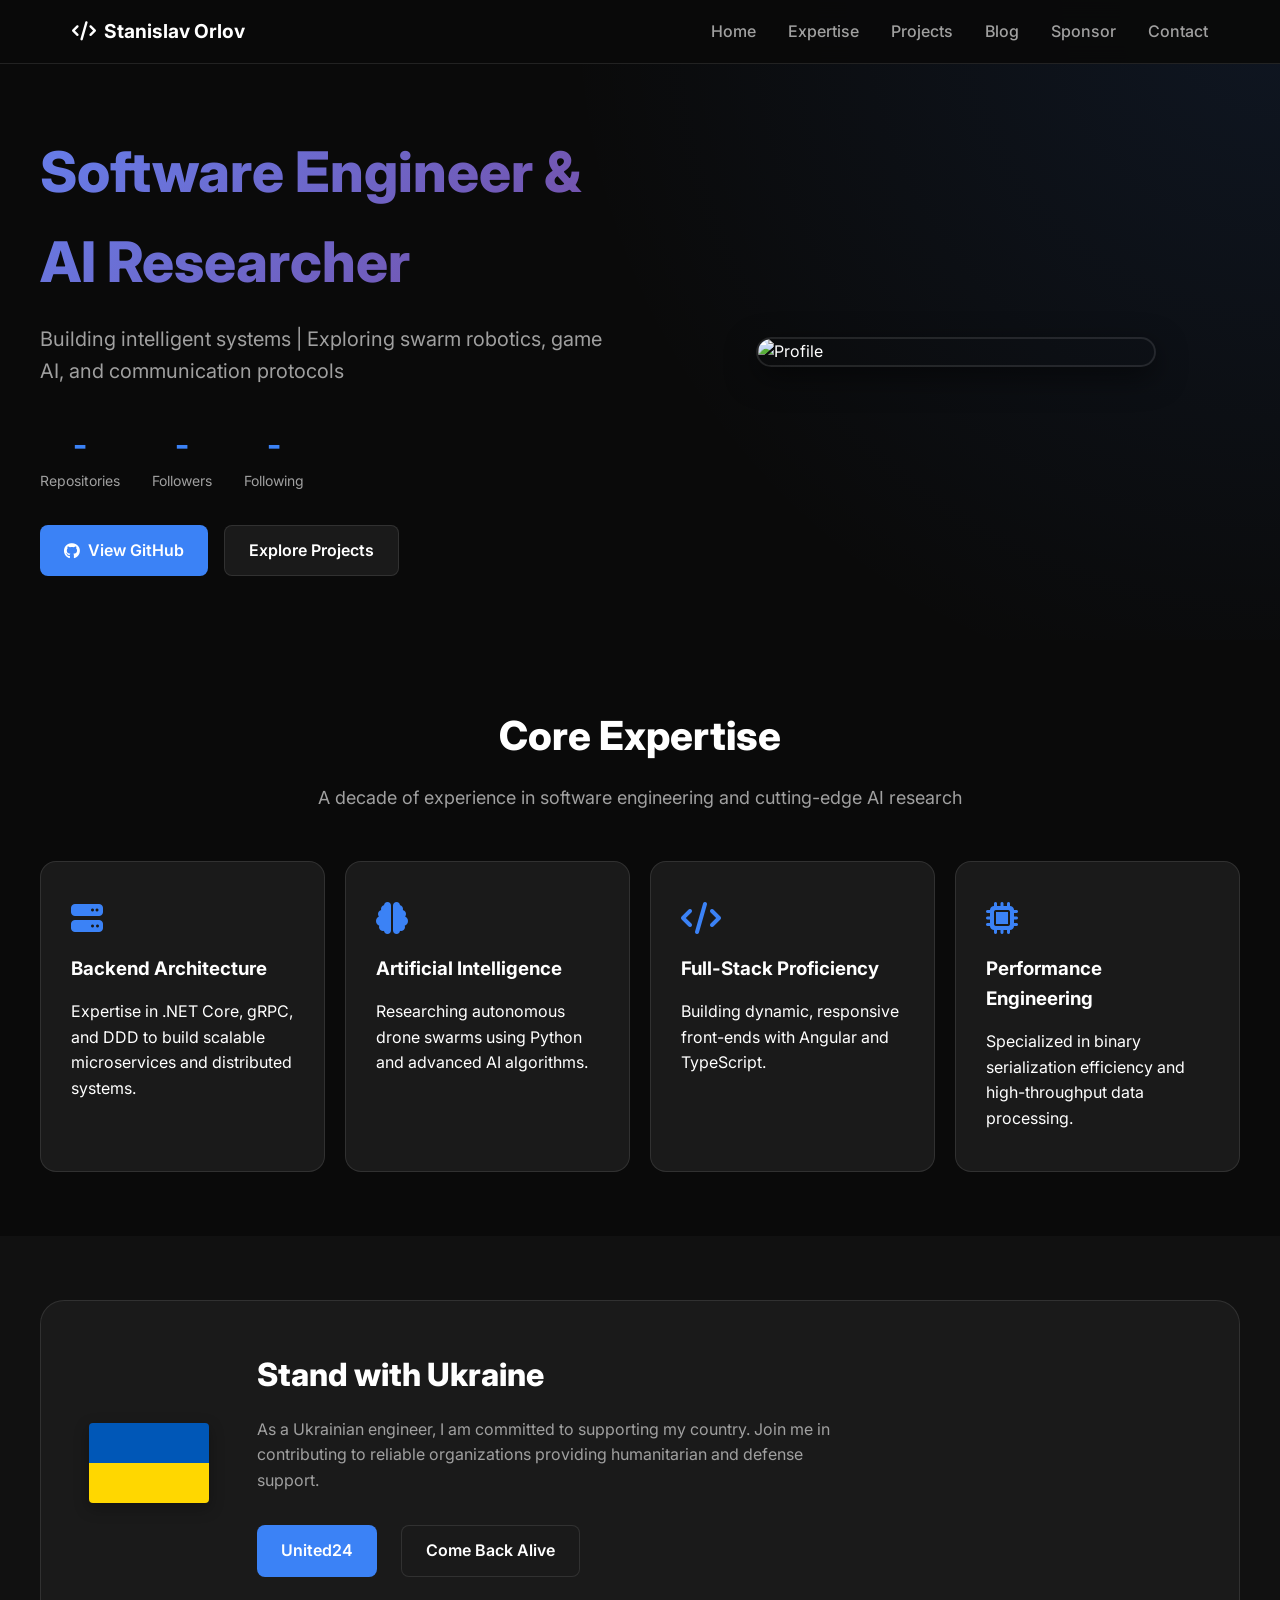
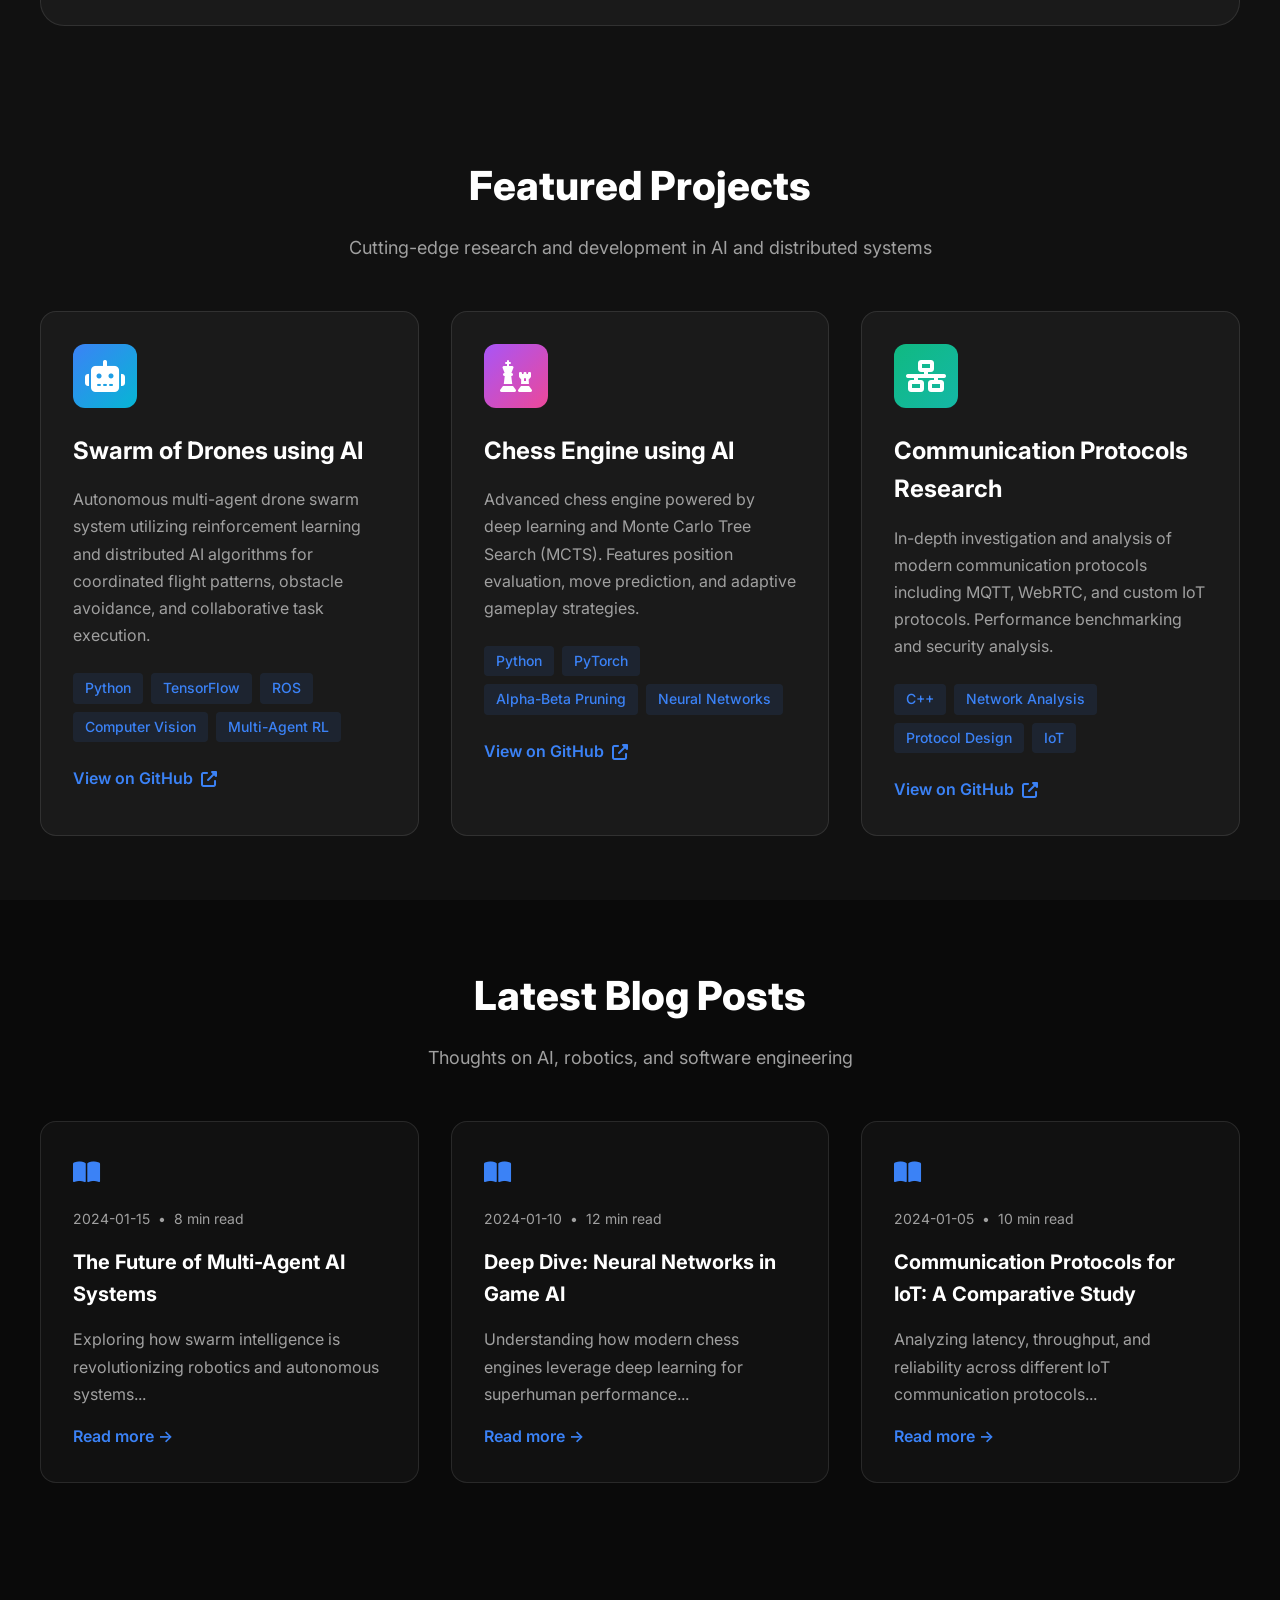
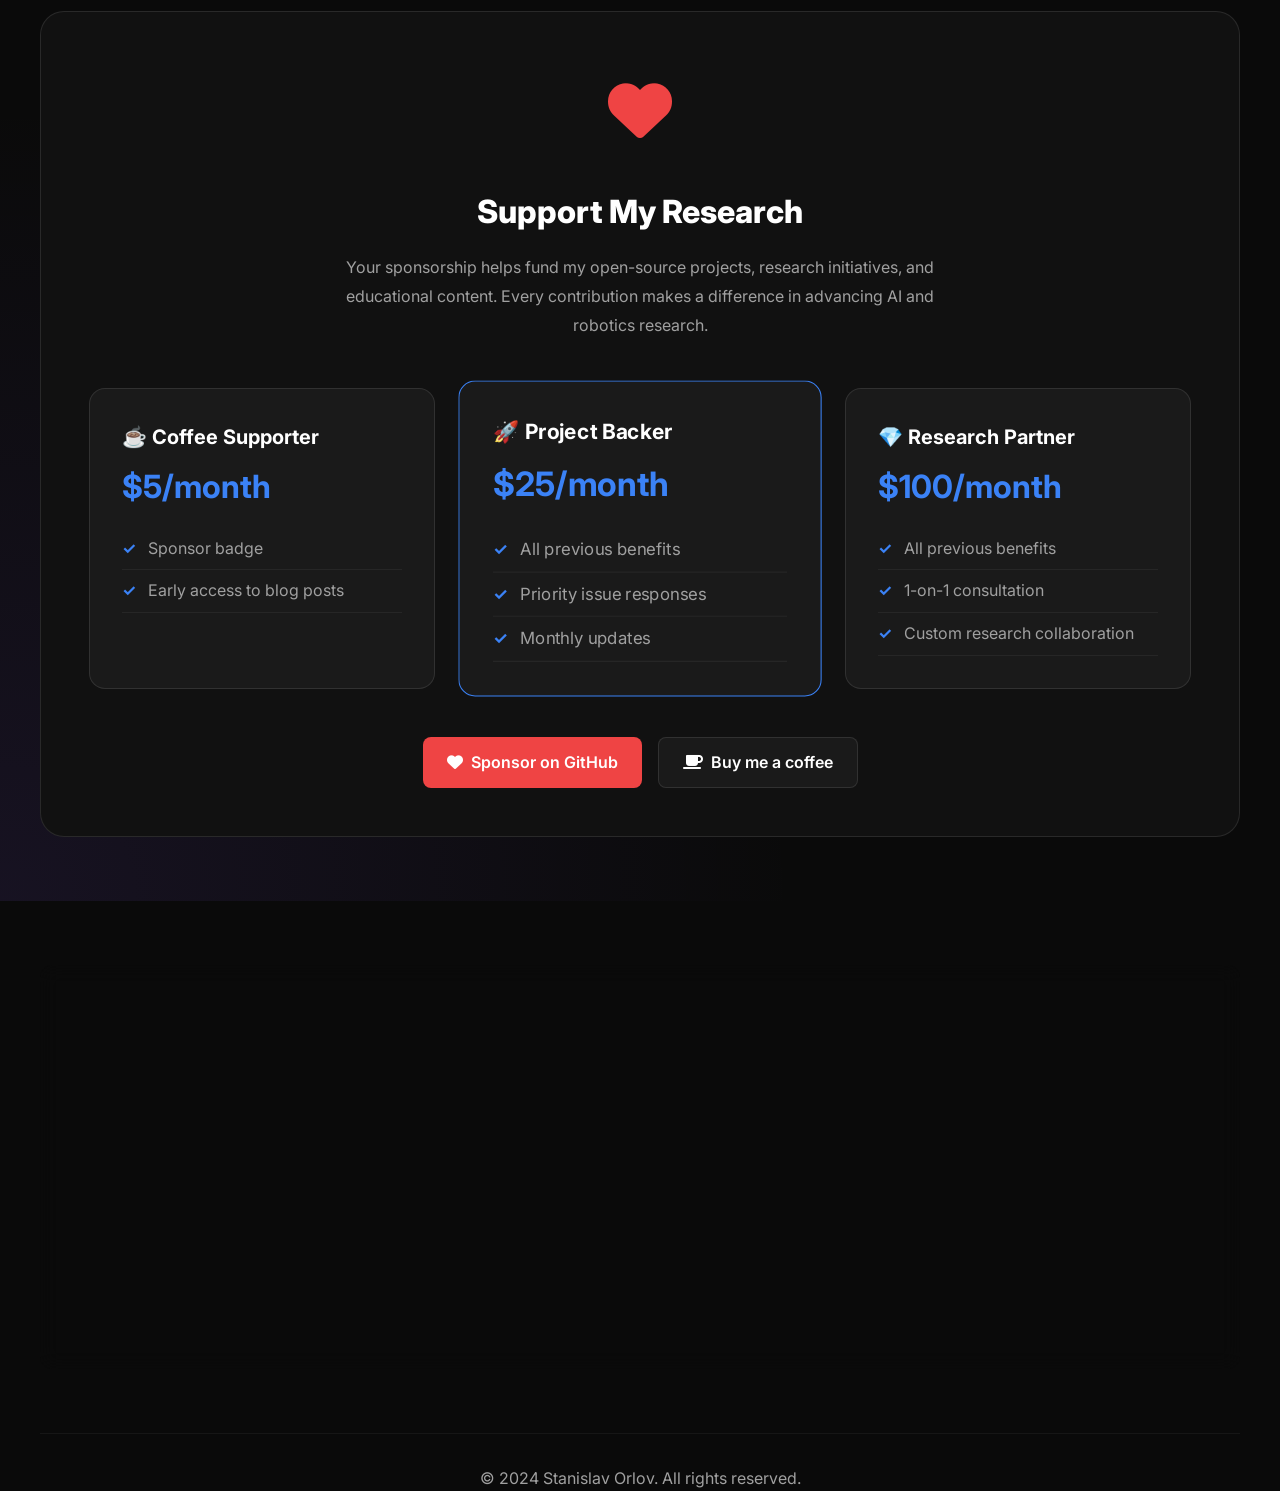
==== full-portfolio.html @ c4b2454a "final page" ====
<!DOCTYPE html>
<html lang="en">

<head>
    <meta charset="UTF-8">
    <meta name="viewport" content="width=device-width, initial-scale=1.0">
    <title>Stanislav Orlov - Software Engineer & AI Researcher</title>
    <meta name="description"
        content="Portfolio of Stanislav Orlov - Software Engineer specializing in AI, robotics, and distributed systems">

    <!-- Google Fonts -->
    <link rel="preconnect" href="https://fonts.googleapis.com">
    <link rel="preconnect" href="https://fonts.gstatic.com" crossorigin>
    <link href="https://fonts.googleapis.com/css2?family=Inter:wght@400;500;600;700;800&display=swap" rel="stylesheet">

    <!-- Font Awesome for Icons -->
    <link rel="stylesheet" href="https://cdnjs.cloudflare.com/ajax/libs/font-awesome/6.4.0/css/all.min.css">

    <style>
        * {
            margin: 0;
            padding: 0;
            box-sizing: border-box;
        }

        :root {
            --bg-primary: #0a0a0a;
            --bg-secondary: #111111;
            --bg-tertiary: #1a1a1a;
            --text-primary: #ffffff;
            --text-secondary: #a0a0a0;
            --accent: #3b82f6;
            --accent-hover: #2563eb;
            --shadow: 0 4px 6px rgba(0, 0, 0, 0.3);
            --shadow-lg: 0 10px 30px rgba(0, 0, 0, 0.5);
        }

        body {
            font-family: 'Inter', -apple-system, BlinkMacSystemFont, 'Segoe UI', sans-serif;
            background: var(--bg-primary);
            color: var(--text-primary);
            line-height: 1.6;
        }

        html {
            scroll-behavior: smooth;
        }

        /* Navigation */
        .navbar {
            position: fixed;
            top: 0;
            width: 100%;
            background: rgba(10, 10, 10, 0.95);
            backdrop-filter: blur(10px);
            z-index: 1000;
            border-bottom: 1px solid rgba(255, 255, 255, 0.1);
        }

        .nav-content {
            max-width: 1200px;
            margin: 0 auto;
            padding: 1rem 2rem;
            display: flex;
            justify-content: space-between;
            align-items: center;
        }

        .nav-logo {
            display: flex;
            align-items: center;
            gap: 0.5rem;
            font-weight: 700;
            font-size: 1.2rem;
        }

        .nav-links {
            display: flex;
            gap: 2rem;
        }

        .nav-links a {
            color: var(--text-secondary);
            text-decoration: none;
            transition: color 0.3s;
            font-weight: 500;
        }

        .nav-links a:hover {
            color: var(--text-primary);
        }

        .mobile-menu-btn {
            display: none;
            background: none;
            border: none;
            color: var(--text-primary);
            cursor: pointer;
            font-size: 1.5rem;
        }

        /* Hero Section */
        .hero {
            padding: 8rem 2rem 4rem;
            background: radial-gradient(circle at top right, rgba(59, 130, 246, 0.1), transparent 50%);
        }

        .hero-content {
            max-width: 1200px;
            margin: 0 auto;
            display: grid;
            grid-template-columns: 1fr 1fr;
            gap: 4rem;
            align-items: center;
        }

        .hero-title {
            font-size: 3.5rem;
            font-weight: 800;
            margin-bottom: 1rem;
            background: linear-gradient(135deg, #667eea 0%, #764ba2 100%);
            -webkit-background-clip: text;
            -webkit-text-fill-color: transparent;
            background-clip: text;
        }

        .hero-subtitle {
            font-size: 1.25rem;
            color: var(--text-secondary);
            margin-bottom: 2rem;
        }

        .hero-stats {
            display: flex;
            gap: 2rem;
            margin-bottom: 2rem;
        }

        .stat {
            text-align: center;
        }

        .stat-value {
            font-size: 2rem;
            font-weight: 700;
            color: var(--accent);
        }

        .stat-label {
            font-size: 0.875rem;
            color: var(--text-secondary);
        }

        .hero-actions {
            display: flex;
            gap: 1rem;
            flex-wrap: wrap;
        }

        .btn {
            padding: 0.75rem 1.5rem;
            border-radius: 0.5rem;
            font-weight: 600;
            text-decoration: none;
            display: inline-flex;
            align-items: center;
            gap: 0.5rem;
            transition: all 0.3s;
            border: none;
            cursor: pointer;
        }

        .btn-primary {
            background: var(--accent);
            color: white;
        }

        .btn-primary:hover {
            background: var(--accent-hover);
            transform: translateY(-2px);
        }

        .btn-secondary {
            background: var(--bg-tertiary);
            color: var(--text-primary);
            border: 1px solid rgba(255, 255, 255, 0.1);
        }

        .btn-secondary:hover {
            border-color: var(--accent);
        }

        .hero-image {
            display: flex;
            justify-content: center;
        }

        .profile-img {
            width: 100%;
            max-width: 400px;
            border-radius: 1rem;
            box-shadow: var(--shadow-lg);
            border: 2px solid rgba(255, 255, 255, 0.1);
        }

        /* Sections */
        .section {
            padding: 4rem 2rem;
        }

        .container {
            max-width: 1200px;
            margin: 0 auto;
        }

        .section-title {
            font-size: 2.5rem;
            font-weight: 800;
            text-align: center;
            margin-bottom: 1rem;
        }

        .section-subtitle {
            text-align: center;
            color: var(--text-secondary);
            margin-bottom: 3rem;
            font-size: 1.125rem;
        }

        /* Projects */
        .projects-section {
            background: var(--bg-secondary);
        }

        .projects-grid {
            display: grid;
            grid-template-columns: repeat(auto-fit, minmax(320px, 1fr));
            gap: 2rem;
        }

        .project-card {
            background: var(--bg-tertiary);
            padding: 2rem;
            border-radius: 1rem;
            border: 1px solid rgba(255, 255, 255, 0.1);
            transition: all 0.3s;
        }

        .project-card:hover {
            transform: translateY(-4px);
            box-shadow: var(--shadow-lg);
            border-color: var(--accent);
        }

        .project-icon {
            width: 4rem;
            height: 4rem;
            border-radius: 0.75rem;
            display: flex;
            align-items: center;
            justify-content: center;
            margin-bottom: 1.5rem;
            color: white;
            font-size: 2rem;
        }

        .gradient-blue {
            background: linear-gradient(135deg, #3b82f6 0%, #06b6d4 100%);
        }

        .gradient-purple {
            background: linear-gradient(135deg, #a855f7 0%, #ec4899 100%);
        }

        .gradient-green {
            background: linear-gradient(135deg, #10b981 0%, #14b8a6 100%);
        }

        .project-title {
            font-size: 1.5rem;
            font-weight: 700;
            margin-bottom: 1rem;
        }

        .project-description {
            color: var(--text-secondary);
            margin-bottom: 1.5rem;
            line-height: 1.7;
        }

        .project-tech {
            display: flex;
            flex-wrap: wrap;
            gap: 0.5rem;
            margin-bottom: 1.5rem;
        }

        .tech-badge {
            background: rgba(59, 130, 246, 0.1);
            color: var(--accent);
            padding: 0.25rem 0.75rem;
            border-radius: 0.25rem;
            font-size: 0.875rem;
            font-weight: 500;
        }

        .project-link {
            color: var(--accent);
            text-decoration: none;
            display: inline-flex;
            align-items: center;
            gap: 0.5rem;
            font-weight: 600;
            transition: gap 0.3s;
        }

        .project-link:hover {
            gap: 0.75rem;
        }

        /* Blog */
        .blog-grid {
            display: grid;
            grid-template-columns: repeat(auto-fit, minmax(320px, 1fr));
            gap: 2rem;
        }

        .blog-card {
            background: var(--bg-secondary);
            padding: 2rem;
            border-radius: 1rem;
            border: 1px solid rgba(255, 255, 255, 0.1);
            transition: all 0.3s;
        }

        .blog-card:hover {
            transform: translateY(-4px);
            border-color: var(--accent);
        }

        .blog-icon {
            color: var(--accent);
            margin-bottom: 1rem;
            font-size: 1.5rem;
        }

        .blog-meta {
            display: flex;
            gap: 0.5rem;
            color: var(--text-secondary);
            font-size: 0.875rem;
            margin-bottom: 1rem;
        }

        .blog-title {
            font-size: 1.25rem;
            font-weight: 700;
            margin-bottom: 1rem;
        }

        .blog-excerpt {
            color: var(--text-secondary);
            margin-bottom: 1rem;
            line-height: 1.7;
        }

        .blog-link {
            color: var(--accent);
            text-decoration: none;
            font-weight: 600;
            transition: transform 0.3s;
            display: inline-block;
        }

        .blog-link:hover {
            transform: translateX(4px);
        }

        /* Sponsorship */
        .sponsor-section {
            background: radial-gradient(circle at bottom left, rgba(139, 92, 246, 0.1), transparent 50%);
        }

        .sponsor-card {
            background: var(--bg-secondary);
            padding: 3rem;
            border-radius: 1.5rem;
            border: 1px solid rgba(255, 255, 255, 0.1);
            text-align: center;
        }

        .sponsor-icon {
            font-size: 4rem;
            color: #ef4444;
            margin-bottom: 1.5rem;
        }

        .sponsor-title {
            font-size: 2rem;
            font-weight: 800;
            margin-bottom: 1rem;
        }

        .sponsor-description {
            color: var(--text-secondary);
            max-width: 600px;
            margin: 0 auto 3rem;
            line-height: 1.8;
        }

        .sponsor-tiers {
            display: grid;
            grid-template-columns: repeat(auto-fit, minmax(250px, 1fr));
            gap: 2rem;
            margin-bottom: 3rem;
        }

        .tier {
            background: var(--bg-tertiary);
            padding: 2rem;
            border-radius: 1rem;
            border: 1px solid rgba(255, 255, 255, 0.1);
            text-align: left;
        }

        .tier.featured {
            border-color: var(--accent);
            transform: scale(1.05);
        }

        .tier h3 {
            font-size: 1.25rem;
            margin-bottom: 0.5rem;
        }

        .tier-price {
            font-size: 2rem;
            font-weight: 700;
            color: var(--accent);
            margin-bottom: 1rem;
        }

        .tier ul {
            list-style: none;
            color: var(--text-secondary);
        }

        .tier ul li {
            padding: 0.5rem 0;
            border-bottom: 1px solid rgba(255, 255, 255, 0.05);
        }

        .tier ul li:before {
            content: "✓ ";
            color: var(--accent);
            font-weight: bold;
            margin-right: 0.5rem;
        }

        .sponsor-buttons {
            display: flex;
            justify-content: center;
            gap: 1rem;
            flex-wrap: wrap;
        }

        .btn-sponsor {
            background: #ef4444;
            color: white;
        }

        .btn-sponsor:hover {
            background: #dc2626;
        }

        /* Footer */
        .footer {
            background: var(--bg-secondary);
            padding: 3rem 2rem 2rem;
            border-top: 1px solid rgba(255, 255, 255, 0.1);
        }

        .footer-content {
            max-width: 1200px;
            margin: 0 auto;
            display: flex;
            justify-content: space-between;
            align-items: center;
            margin-bottom: 2rem;
        }

        .footer-info h3 {
            margin-bottom: 0.5rem;
        }

        .footer-info p {
            color: var(--text-secondary);
        }

        .footer-links {
            display: flex;
            gap: 1.5rem;
        }

        .footer-links a {
            color: var(--text-secondary);
            transition: color 0.3s;
            font-size: 1.5rem;
        }

        .footer-links a:hover {
            color: var(--text-primary);
        }

        .footer-bottom {
            text-align: center;
            padding-top: 2rem;
            border-top: 1px solid rgba(255, 255, 255, 0.05);
            color: var(--text-secondary);
        }

        /* Responsive */
        @media (max-width: 768px) {
            .mobile-menu-btn {
                display: block;
            }

            .nav-links {
                display: none;
                position: absolute;
                top: 100%;
                left: 0;
                right: 0;
                background: var(--bg-secondary);
                padding: 1rem;
                flex-direction: column;
                border-bottom: 1px solid rgba(255, 255, 255, 0.1);
            }

            .nav-links.active {
                display: flex;
            }

            .hero-content {
                grid-template-columns: 1fr;
                text-align: center;
            }

            .hero-title {
                font-size: 2.5rem;
            }

            .hero-stats {
                justify-content: center;
            }

            .hero-actions {
                justify-content: center;
            }

            .footer-content {
                flex-direction: column;
                gap: 2rem;
                text-align: center;
            }

            .sponsor-tiers {
                grid-template-columns: 1fr;
            }

            .tier.featured {
                transform: scale(1);
            }
        }

        /* Expertise Section */
        .expertise-section {
            background: var(--bg-primary);
        }

        .expertise-grid {
            display: grid;
            grid-template-columns: repeat(auto-fit, minmax(250px, 1fr));
            gap: 20px;
        }

        .expertise-card {
            background: var(--bg-tertiary);
            padding: 40px 30px;
            border-radius: 1rem;
            transition: all 0.3s;
            border: 1px solid rgba(255, 255, 255, 0.1);
        }

        .expertise-card:hover {
            transform: translateY(-10px);
            box-shadow: var(--shadow-lg);
            border-color: var(--accent);
        }

        .expertise-card i {
            font-size: 2rem;
            color: var(--accent);
            margin-bottom: 20px;
        }

        .expertise-card h3 {
            margin-bottom: 15px;
            color: var(--text-primary);
        }

        /* Ukraine Section */
        .ukraine-section {
            background: var(--bg-secondary);
        }

        .ukraine-banner {
            padding: 3rem;
            background: var(--bg-tertiary);
            border: 1px solid rgba(255, 255, 255, 0.1);
            border-radius: 1.5rem;
            position: relative;
            overflow: hidden;
        }

        .ukraine-content {
            display: flex;
            align-items: center;
            gap: 3rem;
        }

        .flag {
            width: 120px;
            height: 80px;
            flex-shrink: 0;
            border-radius: 4px;
            overflow: hidden;
            box-shadow: 0 5px 15px rgba(0, 0, 0, 0.3);
        }

        .flag .blue {
            background-color: #0057b7;
            height: 50%;
        }

        .flag .yellow {
            background-color: #ffd700;
            height: 50%;
        }

        .ukraine-content .text h2 {
            margin-bottom: 1rem;
            font-size: 2rem;
            font-weight: 800;
        }

        .ukraine-content .text p {
            margin-bottom: 2rem;
            max-width: 600px;
            color: var(--text-secondary);
        }

        .ukraine-actions {
            display: flex;
            gap: 1.5rem;
        }

        @media (max-width: 768px) {
            .ukraine-content {
                flex-direction: column;
                text-align: center;
                gap: 2rem;
            }

            .ukraine-actions {
                justify-content: center;
            }
        }

        /* Glass Utility */
        .glass {
            background: rgba(255, 255, 255, 0.05);
            backdrop-filter: blur(10px);
            border: 1px solid rgba(255, 255, 255, 0.1);
            border-radius: 12px;
        }

        /* Fade In Animation */
        .fade-in {
            opacity: 0;
            transform: translateY(20px);
            animation: fadeInUp 0.8s ease-out forwards;
        }

        @keyframes fadeInUp {
            to {
                opacity: 1;
                transform: translateY(0);
            }
        }
    </style>
</head>

<body>
    <!-- Navigation -->
    <nav class="navbar">
        <div class="nav-content">
            <div class="nav-logo">
                <i class="fas fa-code"></i>
                <span>Stanislav Orlov</span>
            </div>

            <div class="nav-links" id="navLinks">
                <a href="#home">Home</a>
                <a href="#expertise">Expertise</a>
                <a href="#projects">Projects</a>
                <a href="#blog">Blog</a>
                <a href="#sponsor">Sponsor</a>
                <a href="#contact">Contact</a>
            </div>

            <button class="mobile-menu-btn" onclick="toggleMenu()">
                <i class="fas fa-bars" id="menuIcon"></i>
            </button>
        </div>
    </nav>

    <!-- Hero Section -->
    <section id="home" class="hero">
        <div class="hero-content">
            <div class="hero-text">
                <h1 class="hero-title">
                    Software Engineer & AI Researcher
                </h1>
                <p class="hero-subtitle">
                    Building intelligent systems | Exploring swarm robotics, game AI, and communication protocols
                </p>
                <div class="hero-stats" id="githubStats">
                    <div class="stat">
                        <div class="stat-value" id="repoCount">-</div>
                        <div class="stat-label">Repositories</div>
                    </div>
                    <div class="stat">
                        <div class="stat-value" id="followers">-</div>
                        <div class="stat-label">Followers</div>
                    </div>
                    <div class="stat">
                        <div class="stat-value" id="following">-</div>
                        <div class="stat-label">Following</div>
                    </div>
                </div>
                <div class="hero-actions">
                    <a href="https://github.com/stanislavorlov" target="_blank" rel="noopener noreferrer"
                        class="btn btn-primary">
                        <i class="fab fa-github"></i>
                        View GitHub
                    </a>
                    <a href="#projects" class="btn btn-secondary">
                        Explore Projects
                    </a>
                </div>
            </div>
            <div class="hero-image">
                <img src="https://github.com/stanislavorlov.png" alt="Profile" class="profile-img" id="profileImage">
            </div>
        </div>
    </section>

    <!-- Expertise Section -->
    <section id="expertise" class="section expertise-section">
        <div class="container">
            <h2 class="section-title">Core Expertise</h2>
            <p class="section-subtitle">A decade of experience in software engineering and cutting-edge AI research</p>
            <div class="expertise-grid">
                <div class="expertise-card">
                    <i class="fas fa-server"></i>
                    <h3>Backend Architecture</h3>
                    <p>Expertise in .NET Core, gRPC, and DDD to build scalable microservices and distributed systems.
                    </p>
                </div>
                <div class="expertise-card">
                    <i class="fas fa-brain"></i>
                    <h3>Artificial Intelligence</h3>
                    <p>Researching autonomous drone swarms using Python and advanced AI algorithms.</p>
                </div>
                <div class="expertise-card">
                    <i class="fas fa-code"></i>
                    <h3>Full-Stack Proficiency</h3>
                    <p>Building dynamic, responsive front-ends with Angular and TypeScript.</p>
                </div>
                <div class="expertise-card">
                    <i class="fas fa-microchip"></i>
                    <h3>Performance Engineering</h3>
                    <p>Specialized in binary serialization efficiency and high-throughput data processing.</p>
                </div>
            </div>
        </div>
    </section>

    <!-- Ukraine Support Section -->
    <section id="ukraine" class="section ukraine-section">
        <div class="container">
            <div class="ukraine-banner fade-in">
                <div class="ukraine-content">
                    <div class="flag">
                        <div class="blue"></div>
                        <div class="yellow"></div>
                    </div>
                    <div class="text">
                        <h2>Stand with Ukraine</h2>
                        <p>As a Ukrainian engineer, I am committed to supporting my country. Join me in contributing
                            to reliable organizations providing humanitarian and defense support.</p>
                        <div class="ukraine-actions">
                            <a href="https://u24.gov.ua/" class="btn btn-primary" target="_blank">United24</a>
                            <a href="https://savelife.in.ua/en/" class="btn btn-secondary" target="_blank">Come Back
                                Alive</a>
                        </div>
                    </div>
                </div>
            </div>
        </div>
    </section>

    <!-- Projects Section -->
    <section id="projects" class="section projects-section">
        <div class="container">
            <h2 class="section-title">Featured Projects</h2>
            <p class="section-subtitle">Cutting-edge research and development in AI and distributed systems</p>

            <div class="projects-grid">
                <div class="project-card">
                    <div class="project-icon gradient-blue">
                        <i class="fas fa-robot"></i>
                    </div>
                    <h3 class="project-title">Swarm of Drones using AI</h3>
                    <p class="project-description">
                        Autonomous multi-agent drone swarm system utilizing reinforcement learning and distributed AI
                        algorithms for coordinated flight patterns, obstacle avoidance, and collaborative task
                        execution.
                    </p>
                    <div class="project-tech">
                        <span class="tech-badge">Python</span>
                        <span class="tech-badge">TensorFlow</span>
                        <span class="tech-badge">ROS</span>
                        <span class="tech-badge">Computer Vision</span>
                        <span class="tech-badge">Multi-Agent RL</span>
                    </div>
                    <a href="https://github.com/stanislavorlov" target="_blank" rel="noopener noreferrer"
                        class="project-link">
                        View on GitHub <i class="fas fa-external-link-alt"></i>
                    </a>
                </div>

                <div class="project-card">
                    <div class="project-icon gradient-purple">
                        <i class="fas fa-chess"></i>
                    </div>
                    <h3 class="project-title">Chess Engine using AI</h3>
                    <p class="project-description">
                        Advanced chess engine powered by deep learning and Monte Carlo Tree Search (MCTS). Features
                        position evaluation, move prediction, and adaptive gameplay strategies.
                    </p>
                    <div class="project-tech">
                        <span class="tech-badge">Python</span>
                        <span class="tech-badge">PyTorch</span>
                        <span class="tech-badge">Alpha-Beta Pruning</span>
                        <span class="tech-badge">Neural Networks</span>
                    </div>
                    <a href="https://github.com/stanislavorlov" target="_blank" rel="noopener noreferrer"
                        class="project-link">
                        View on GitHub <i class="fas fa-external-link-alt"></i>
                    </a>
                </div>

                <div class="project-card">
                    <div class="project-icon gradient-green">
                        <i class="fas fa-network-wired"></i>
                    </div>
                    <h3 class="project-title">Communication Protocols Research</h3>
                    <p class="project-description">
                        In-depth investigation and analysis of modern communication protocols including MQTT, WebRTC,
                        and custom IoT protocols. Performance benchmarking and security analysis.
                    </p>
                    <div class="project-tech">
                        <span class="tech-badge">C++</span>
                        <span class="tech-badge">Network Analysis</span>
                        <span class="tech-badge">Protocol Design</span>
                        <span class="tech-badge">IoT</span>
                    </div>
                    <a href="https://github.com/stanislavorlov" target="_blank" rel="noopener noreferrer"
                        class="project-link">
                        View on GitHub <i class="fas fa-external-link-alt"></i>
                    </a>
                </div>
            </div>
        </div>
    </section>

    <!-- Blog Section -->
    <section id="blog" class="section blog-section">
        <div class="container">
            <h2 class="section-title">Latest Blog Posts</h2>
            <p class="section-subtitle">Thoughts on AI, robotics, and software engineering</p>

            <div class="blog-grid">
                <article class="blog-card">
                    <div class="blog-icon">
                        <i class="fas fa-book-open"></i>
                    </div>
                    <div class="blog-meta">
                        <span>2024-01-15</span>
                        <span>•</span>
                        <span>8 min read</span>
                    </div>
                    <h3 class="blog-title">The Future of Multi-Agent AI Systems</h3>
                    <p class="blog-excerpt">
                        Exploring how swarm intelligence is revolutionizing robotics and autonomous systems...
                    </p>
                    <a href="#" class="blog-link">Read more →</a>
                </article>

                <article class="blog-card">
                    <div class="blog-icon">
                        <i class="fas fa-book-open"></i>
                    </div>
                    <div class="blog-meta">
                        <span>2024-01-10</span>
                        <span>•</span>
                        <span>12 min read</span>
                    </div>
                    <h3 class="blog-title">Deep Dive: Neural Networks in Game AI</h3>
                    <p class="blog-excerpt">
                        Understanding how modern chess engines leverage deep learning for superhuman performance...
                    </p>
                    <a href="#" class="blog-link">Read more →</a>
                </article>

                <article class="blog-card">
                    <div class="blog-icon">
                        <i class="fas fa-book-open"></i>
                    </div>
                    <div class="blog-meta">
                        <span>2024-01-05</span>
                        <span>•</span>
                        <span>10 min read</span>
                    </div>
                    <h3 class="blog-title">Communication Protocols for IoT: A Comparative Study</h3>
                    <p class="blog-excerpt">
                        Analyzing latency, throughput, and reliability across different IoT communication protocols...
                    </p>
                    <a href="#" class="blog-link">Read more →</a>
                </article>
            </div>
        </div>
    </section>

    <!-- Sponsorship Section -->
    <section id="sponsor" class="section sponsor-section">
        <div class="container">
            <div class="sponsor-card">
                <div class="sponsor-icon">
                    <i class="fas fa-heart"></i>
                </div>
                <h2 class="sponsor-title">Support My Research</h2>
                <p class="sponsor-description">
                    Your sponsorship helps fund my open-source projects, research initiatives, and educational content.
                    Every contribution makes a difference in advancing AI and robotics research.
                </p>

                <div class="sponsor-tiers">
                    <div class="tier">
                        <h3>☕ Coffee Supporter</h3>
                        <p class="tier-price">$5/month</p>
                        <ul>
                            <li>Sponsor badge</li>
                            <li>Early access to blog posts</li>
                        </ul>
                    </div>
                    <div class="tier featured">
                        <h3>🚀 Project Backer</h3>
                        <p class="tier-price">$25/month</p>
                        <ul>
                            <li>All previous benefits</li>
                            <li>Priority issue responses</li>
                            <li>Monthly updates</li>
                        </ul>
                    </div>
                    <div class="tier">
                        <h3>💎 Research Partner</h3>
                        <p class="tier-price">$100/month</p>
                        <ul>
                            <li>All previous benefits</li>
                            <li>1-on-1 consultation</li>
                            <li>Custom research collaboration</li>
                        </ul>
                    </div>
                </div>

                <div class="sponsor-buttons">
                    <a href="https://github.com/sponsors/stanislavorlov" target="_blank" rel="noopener noreferrer"
                        class="btn btn-sponsor">
                        <i class="fas fa-heart"></i>
                        Sponsor on GitHub
                    </a>
                    <a href="https://ko-fi.com" target="_blank" rel="noopener noreferrer" class="btn btn-secondary">
                        <i class="fas fa-coffee"></i>
                        Buy me a coffee
                    </a>
                </div>
            </div>
        </div>
    </section>

    <!-- Contact Section -->
    <section id="contact" class="section">
        <div class="container">
            <div class="sponsor-card glass fade-in" style="background: var(--bg-secondary);">
                <h2 class="section-title">Get In Touch</h2>
                <p class="section-subtitle">Whether you're interested in distributed systems architecture or the future
                    of drone swarms, I'm always open to discussing new ideas and collaborations.</p>
                <div class="footer-links" style="justify-content: center; margin-bottom: 2rem;">
                    <a href="https://github.com/stanislavorlov" target="_blank" rel="noopener noreferrer"><i
                            class="fab fa-github"></i></a>
                    <a href="https://www.linkedin.com/in/stanislav-orlov-95569499/" target="_blank"
                        rel="noopener noreferrer"><i class="fab fa-linkedin"></i></a>
                    <a href="https://orcid.org/0009-0008-0680-206X" target="_blank" rel="noopener noreferrer"><i
                            class="fab fa-orcid"></i></a>
                    <a href="https://twitter.com/stasorlov21" target="_blank" rel="noopener noreferrer"><i
                            class="fab fa-twitter"></i></a>
                </div>
                <a href="mailto:stanislav.orlov@softserveinc.com" class="btn btn-primary">Say Hello 👋</a>
            </div>
        </div>
    </section>
    <div class="container">
        <div class="footer-bottom">
            <p>© 2024 Stanislav Orlov. All rights reserved.</p>
        </div>
    </div>
    </footer>

    <script>
        // Fetch GitHub data
        fetch('https://api.github.com/users/stanislavorlov')
            .then(response => response.json())
            .then(data => {
                document.getElementById('repoCount').textContent = data.public_repos;
                document.getElementById('followers').textContent = data.followers;
                document.getElementById('following').textContent = data.following;
                document.getElementById('profileImage').src = data.avatar_url;
            })
            .catch(error => {
                console.error('Error fetching GitHub data:', error);
            });

        // Mobile menu toggle
        function toggleMenu() {
            const navLinks = document.getElementById('navLinks');
            const menuIcon = document.getElementById('menuIcon');
            navLinks.classList.toggle('active');

            if (navLinks.classList.contains('active')) {
                menuIcon.className = 'fas fa-times';
            } else {
                menuIcon.className = 'fas fa-bars';
            }
        }

        // Close mobile menu when clicking a link
        document.querySelectorAll('.nav-links a').forEach(link => {
            link.addEventListener('click', () => {
                const navLinks = document.getElementById('navLinks');
                const menuIcon = document.getElementById('menuIcon');
                navLinks.classList.remove('active');
                menuIcon.className = 'fas fa-bars';
            });
        });

        //
    </script>

</body>

</html>
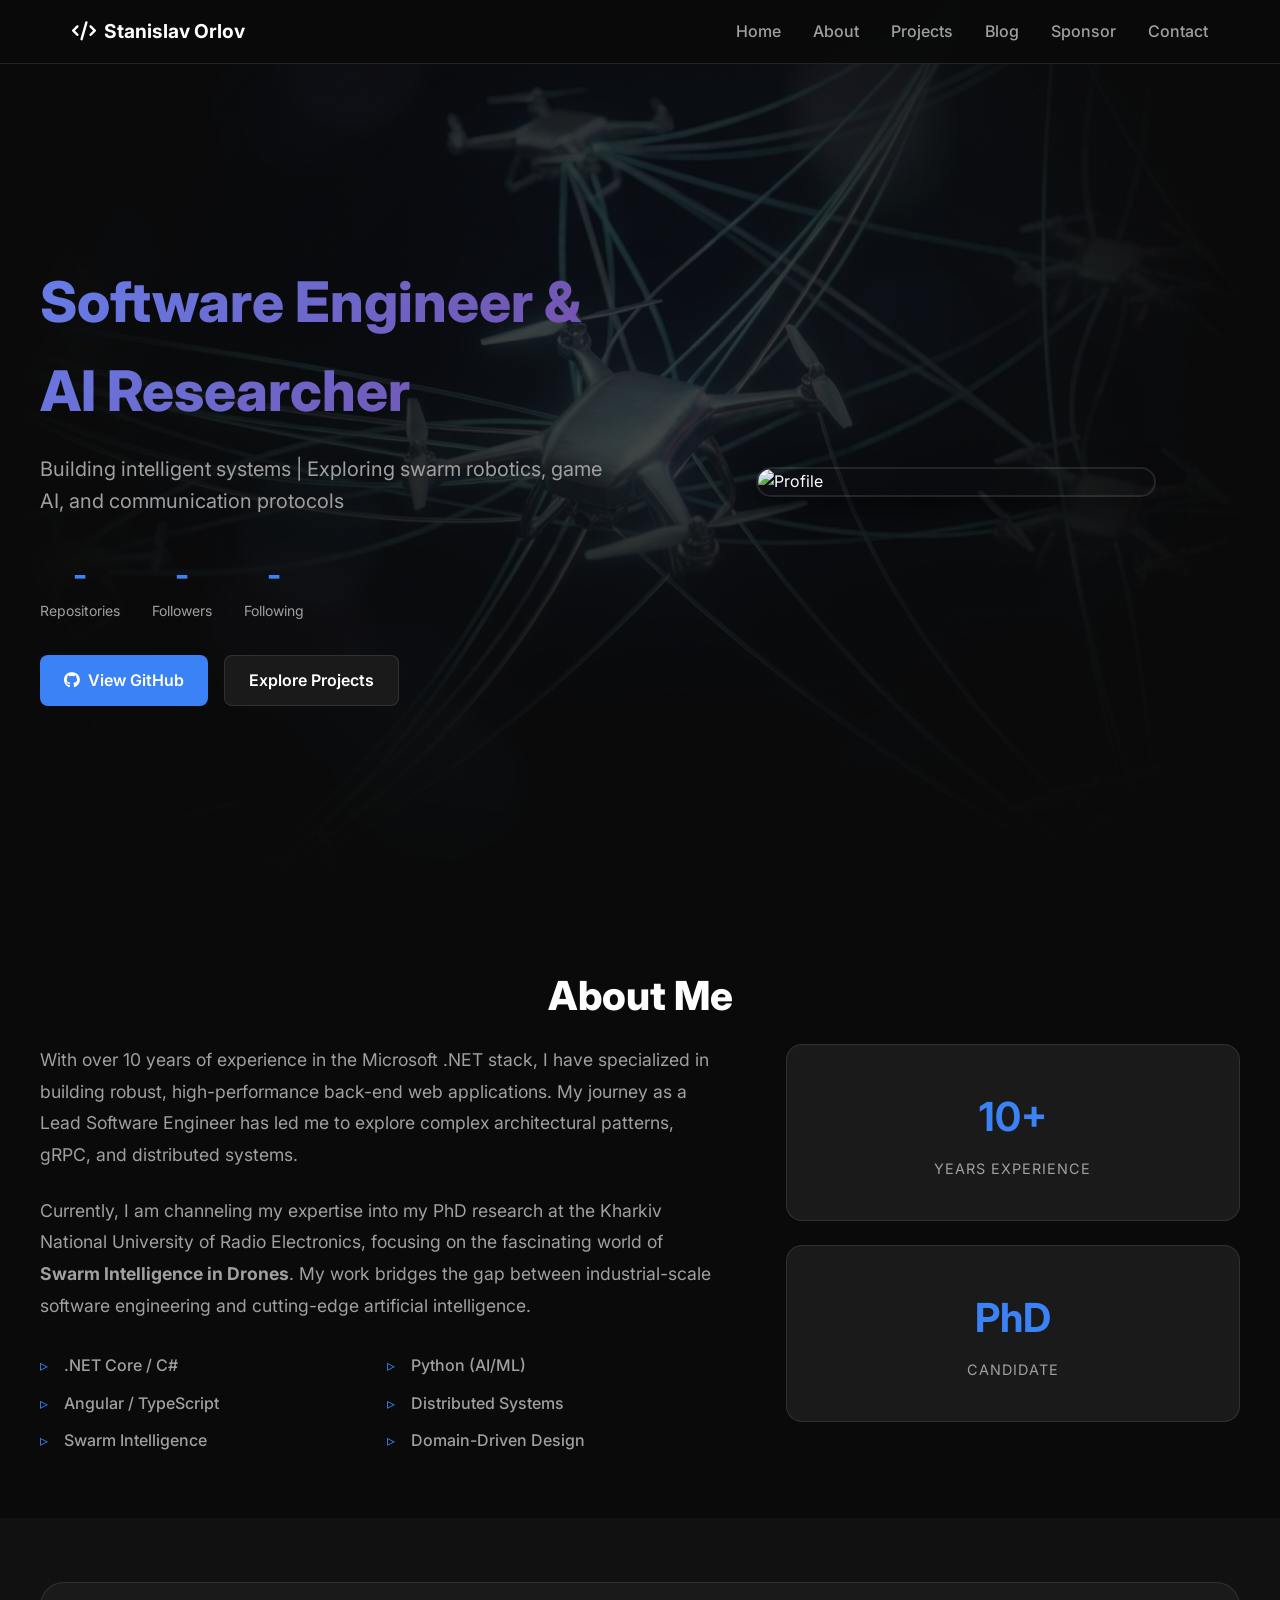
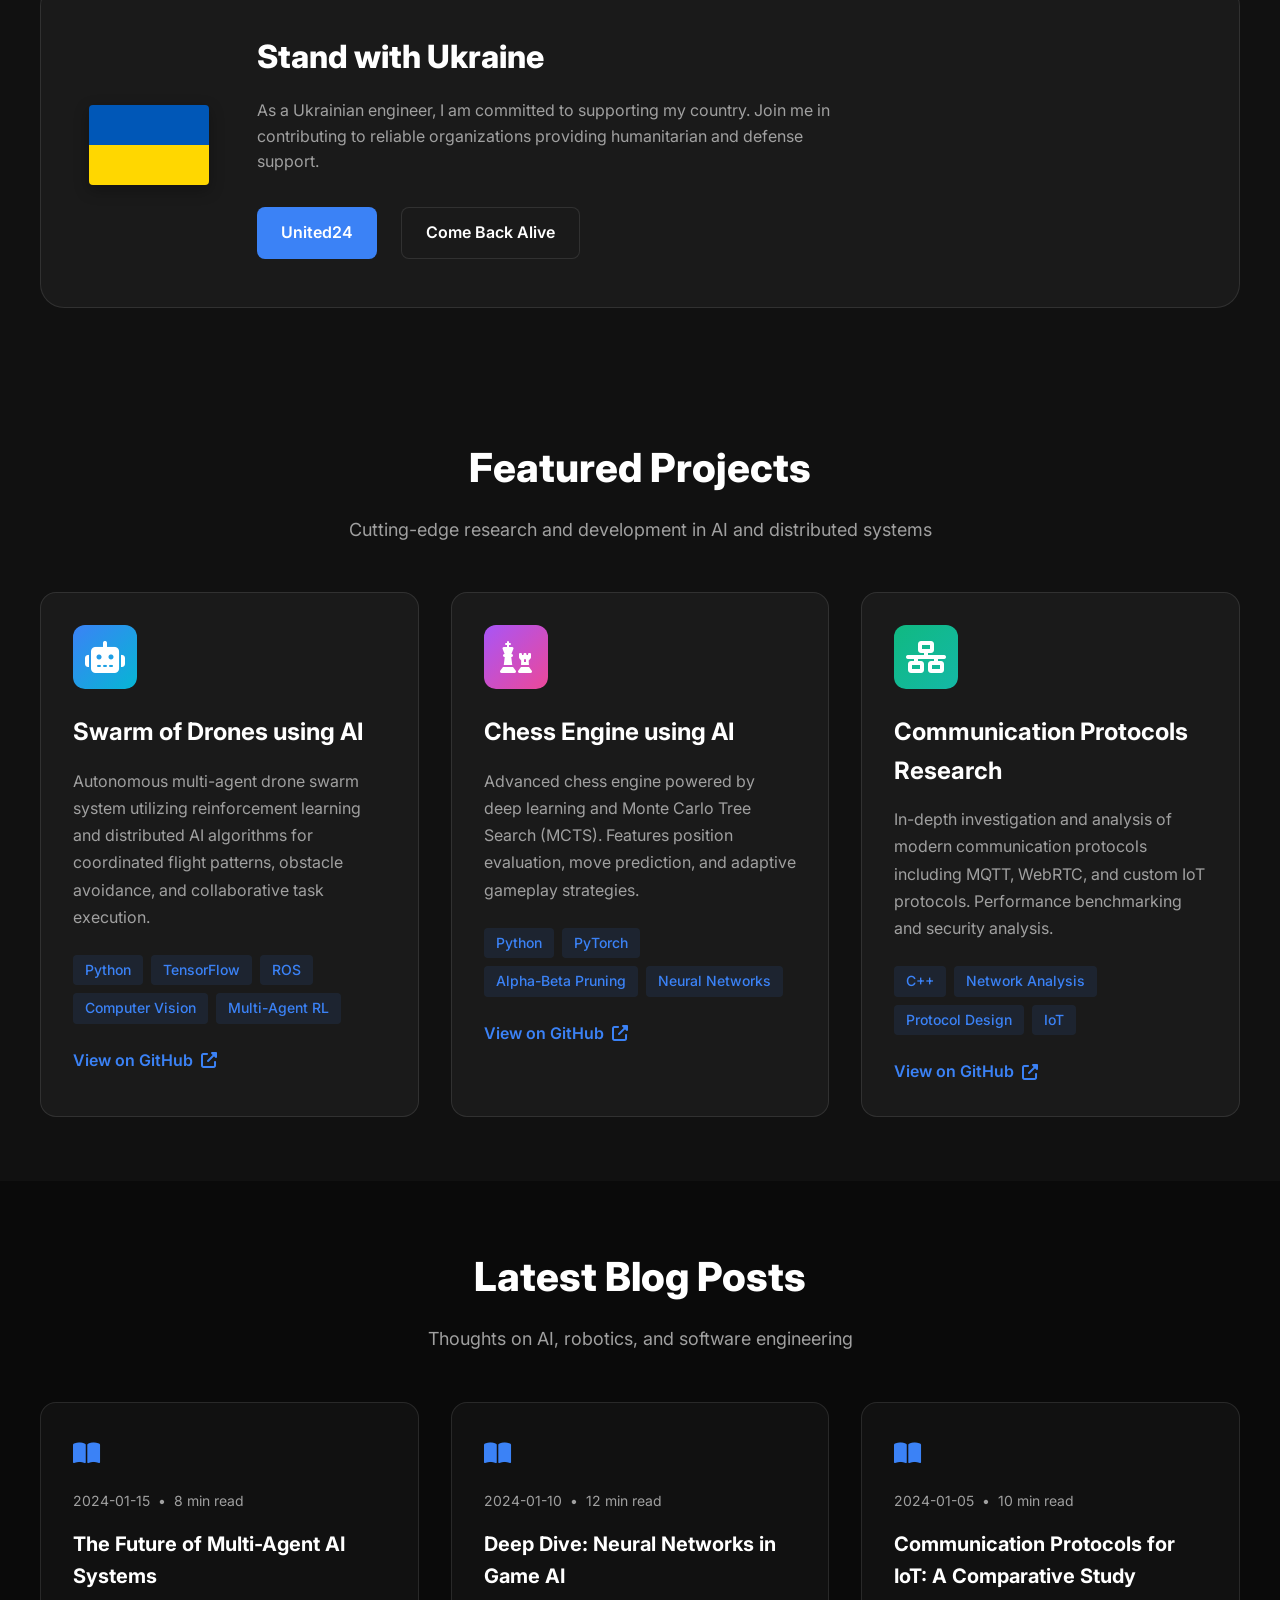
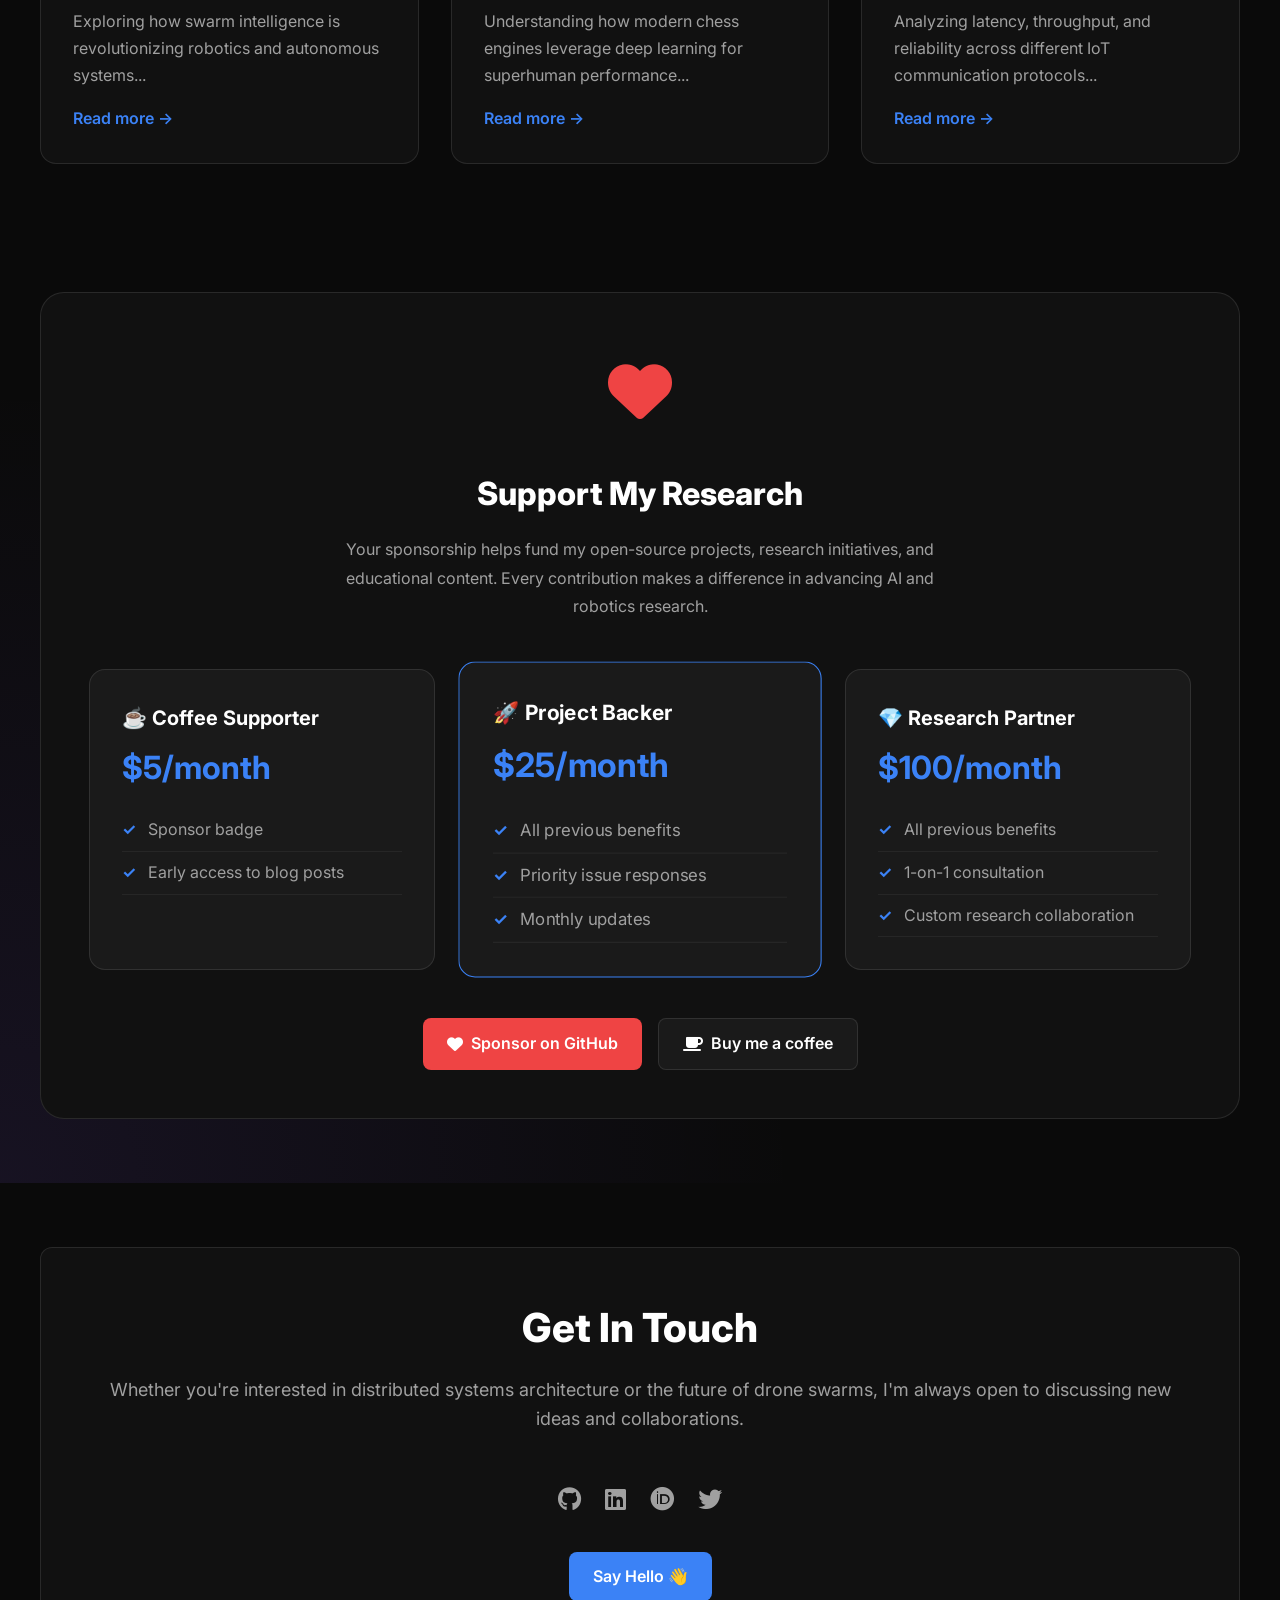
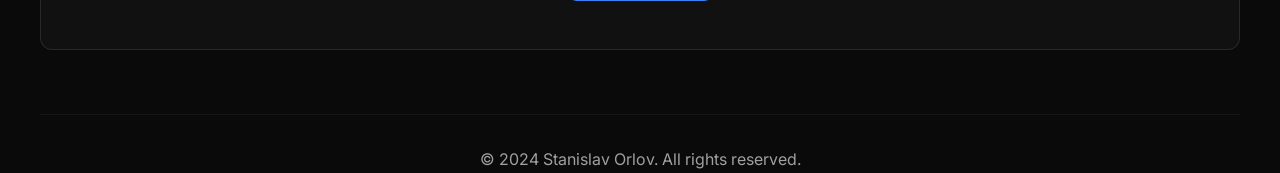
==== commit 765e32a6: "updated about section" ====
--- a/full-portfolio.html
+++ b/full-portfolio.html
@@ -102,7 +102,11 @@
         /* Hero Section */
         .hero {
             padding: 8rem 2rem 4rem;
-            background: radial-gradient(circle at top right, rgba(59, 130, 246, 0.1), transparent 50%);
+            min-height: 100vh;
+            display: flex;
+            align-items: center;
+            position: relative;
+            background: url('assets/hero_bg.png') no-repeat center center/cover;
         }
 
         .hero-content {
@@ -112,6 +116,8 @@
             grid-template-columns: 1fr 1fr;
             gap: 4rem;
             align-items: center;
+            position: relative;
+            z-index: 2;
         }
 
         .hero-title {
@@ -134,6 +140,18 @@
             display: flex;
             gap: 2rem;
             margin-bottom: 2rem;
+        }
+
+        .hero-overlay {
+            position: absolute;
+            top: 0;
+            left: 0;
+            width: 100%;
+            height: 100%;
+            background: linear-gradient(to bottom, rgba(10, 10, 10, 0.4), var(--bg-primary)),
+                radial-gradient(circle, rgba(10, 10, 10, 0.2) 0%, var(--bg-primary) 80%);
+            pointer-events: none;
+            z-index: 1;
         }
 
         .stat {
@@ -573,40 +591,86 @@
             }
         }
 
-        /* Expertise Section */
-        .expertise-section {
+        /* About Section */
+        .about-section {
             background: var(--bg-primary);
         }
 
-        .expertise-grid {
+        .about-grid {
             display: grid;
-            grid-template-columns: repeat(auto-fit, minmax(250px, 1fr));
-            gap: 20px;
-        }
-
-        .expertise-card {
+            grid-template-columns: 3fr 2fr;
+            gap: 4rem;
+            align-items: start;
+        }
+
+        .about-text p {
+            margin-bottom: 1.5rem;
+            color: var(--text-secondary);
+            font-size: 1.1rem;
+            line-height: 1.8;
+        }
+
+        .tech-list {
+            display: grid;
+            grid-template-columns: repeat(2, 1fr);
+            gap: 0.75rem;
+            list-style: none;
+            margin-top: 2rem;
+        }
+
+        .tech-list li {
+            padding-left: 1.5rem;
+            position: relative;
+            color: var(--text-secondary);
+            font-weight: 500;
+        }
+
+        .tech-list li::before {
+            content: "▹";
+            position: absolute;
+            left: 0;
+            color: var(--accent);
+        }
+
+        .about-stats {
+            display: flex;
+            flex-direction: column;
+            gap: 1.5rem;
+        }
+
+        .stat-card {
             background: var(--bg-tertiary);
-            padding: 40px 30px;
+            padding: 2.5rem;
             border-radius: 1rem;
+            text-align: center;
+            border: 1px solid rgba(255, 255, 255, 0.1);
             transition: all 0.3s;
-            border: 1px solid rgba(255, 255, 255, 0.1);
-        }
-
-        .expertise-card:hover {
-            transform: translateY(-10px);
+        }
+
+        .stat-card:hover {
+            border-color: var(--accent);
+            transform: translateY(-5px);
             box-shadow: var(--shadow-lg);
-            border-color: var(--accent);
-        }
-
-        .expertise-card i {
-            font-size: 2rem;
+        }
+
+        .stat-card h3 {
+            font-size: 2.5rem;
             color: var(--accent);
-            margin-bottom: 20px;
-        }
-
-        .expertise-card h3 {
-            margin-bottom: 15px;
-            color: var(--text-primary);
+            margin-bottom: 0.5rem;
+        }
+
+        .stat-card p {
+            color: var(--text-secondary);
+            font-size: 0.9rem;
+            text-transform: uppercase;
+            letter-spacing: 1px;
+        }
+
+        @media (max-width: 768px) {
+            .about-grid {
+                grid-template-columns: 1fr;
+                gap: 3rem;
+            }
         }
 
         /* Ukraine Section */
@@ -712,7 +776,7 @@
 
             <div class="nav-links" id="navLinks">
                 <a href="#home">Home</a>
-                <a href="#expertise">Expertise</a>
+                <a href="#about">About</a>
                 <a href="#projects">Projects</a>
                 <a href="#blog">Blog</a>
                 <a href="#sponsor">Sponsor</a>
@@ -764,34 +828,41 @@
                 <img src="https://github.com/stanislavorlov.png" alt="Profile" class="profile-img" id="profileImage">
             </div>
         </div>
+        <div class="hero-overlay"></div>
     </section>
 
-    <!-- Expertise Section -->
-    <section id="expertise" class="section expertise-section">
+    <!-- About Section -->
+    <section id="about" class="section about-section">
         <div class="container">
-            <h2 class="section-title">Core Expertise</h2>
-            <p class="section-subtitle">A decade of experience in software engineering and cutting-edge AI research</p>
-            <div class="expertise-grid">
-                <div class="expertise-card">
-                    <i class="fas fa-server"></i>
-                    <h3>Backend Architecture</h3>
-                    <p>Expertise in .NET Core, gRPC, and DDD to build scalable microservices and distributed systems.
-                    </p>
+            <h2 class="section-title">About Me</h2>
+            <div class="about-grid">
+                <div class="about-text">
+                    <p>With over 10 years of experience in the Microsoft .NET stack, I have specialized in building
+                        robust, high-performance back-end web applications. My journey as a Lead Software Engineer has
+                        led me to explore complex architectural patterns, gRPC, and distributed systems.</p>
+                    <p>Currently, I am channeling my expertise into my PhD research at the Kharkiv National University
+                        of Radio Electronics, focusing on the fascinating world of <strong>Swarm Intelligence in
+                            Drones</strong>. My work bridges the gap between industrial-scale software engineering and
+                        cutting-edge artificial intelligence.</p>
+
+                    <ul class="tech-list">
+                        <li>.NET Core / C#</li>
+                        <li>Python (AI/ML)</li>
+                        <li>Angular / TypeScript</li>
+                        <li>Distributed Systems</li>
+                        <li>Swarm Intelligence</li>
+                        <li>Domain-Driven Design</li>
+                    </ul>
                 </div>
-                <div class="expertise-card">
-                    <i class="fas fa-brain"></i>
-                    <h3>Artificial Intelligence</h3>
-                    <p>Researching autonomous drone swarms using Python and advanced AI algorithms.</p>
-                </div>
-                <div class="expertise-card">
-                    <i class="fas fa-code"></i>
-                    <h3>Full-Stack Proficiency</h3>
-                    <p>Building dynamic, responsive front-ends with Angular and TypeScript.</p>
-                </div>
-                <div class="expertise-card">
-                    <i class="fas fa-microchip"></i>
-                    <h3>Performance Engineering</h3>
-                    <p>Specialized in binary serialization efficiency and high-throughput data processing.</p>
+                <div class="about-stats">
+                    <div class="stat-card">
+                        <h3>10+</h3>
+                        <p>Years Experience</p>
+                    </div>
+                    <div class="stat-card">
+                        <h3>PhD</h3>
+                        <p>Candidate</p>
+                    </div>
                 </div>
             </div>
         </div>
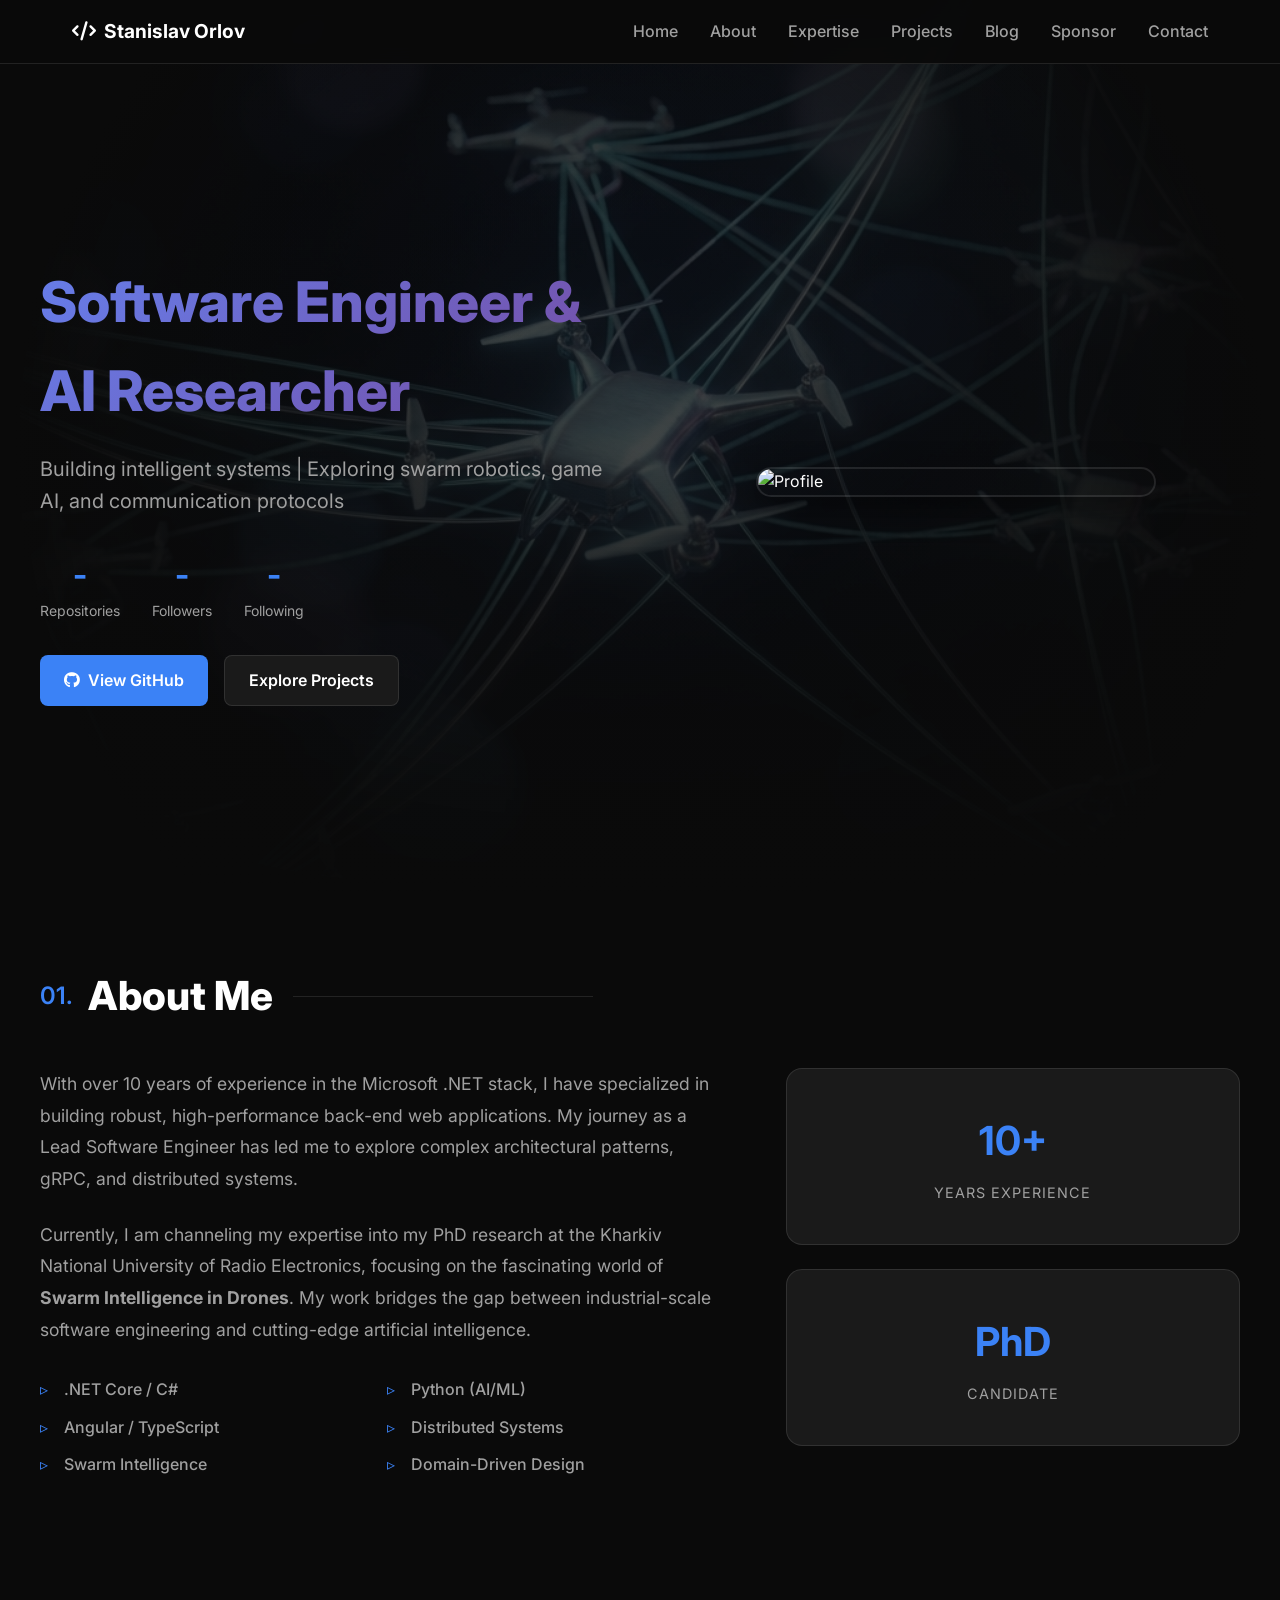
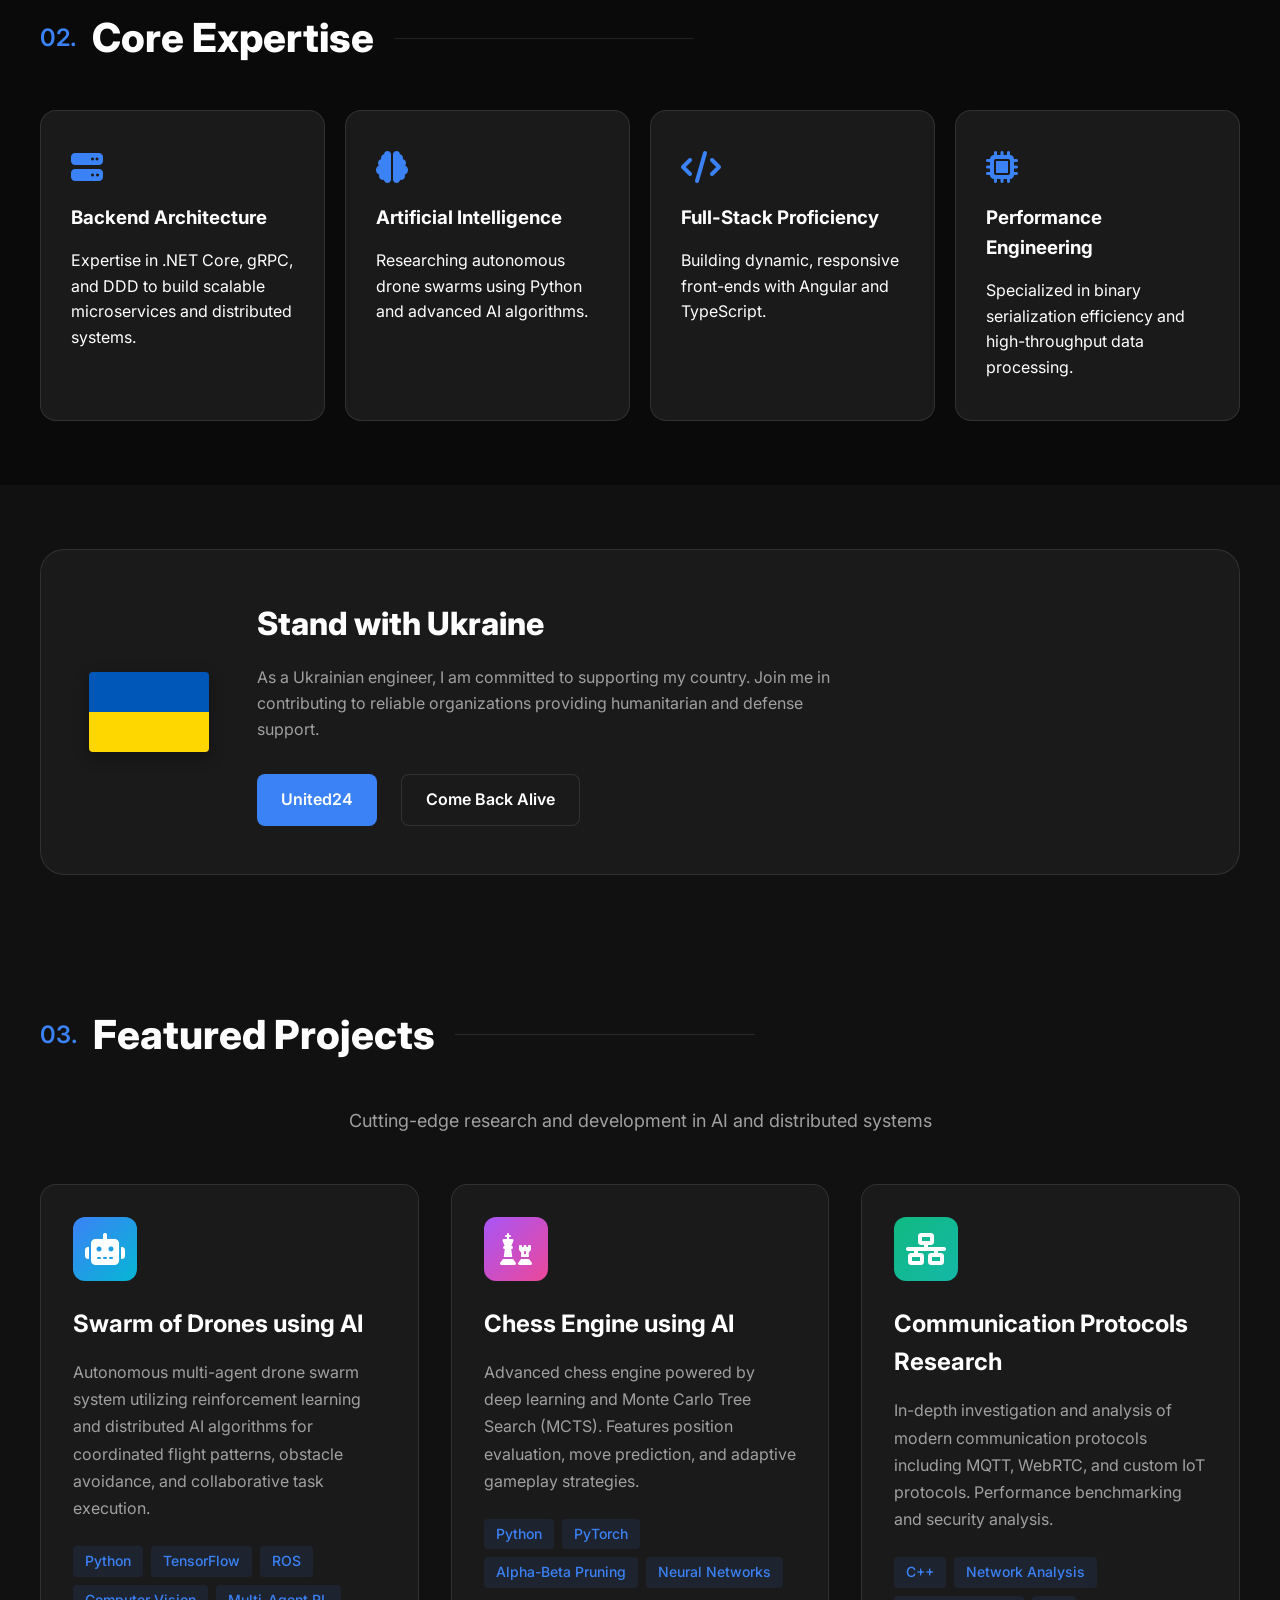
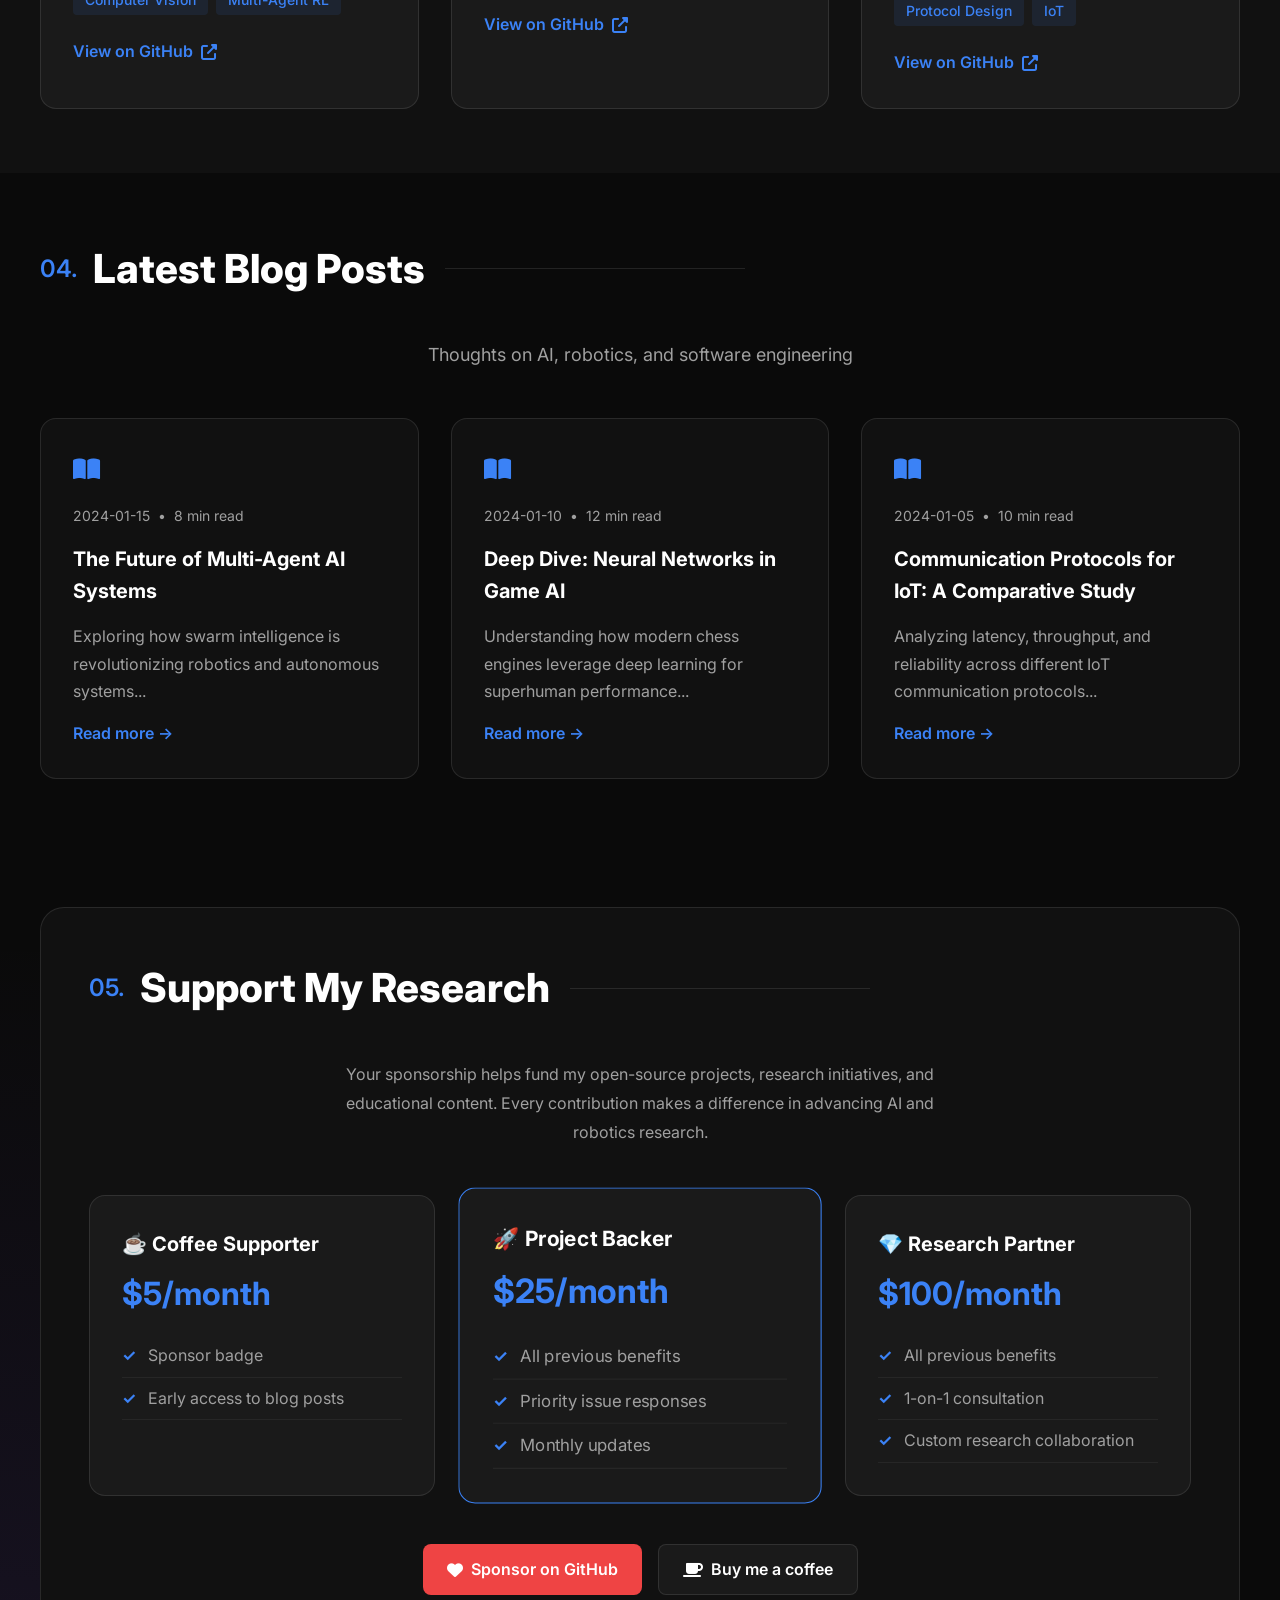
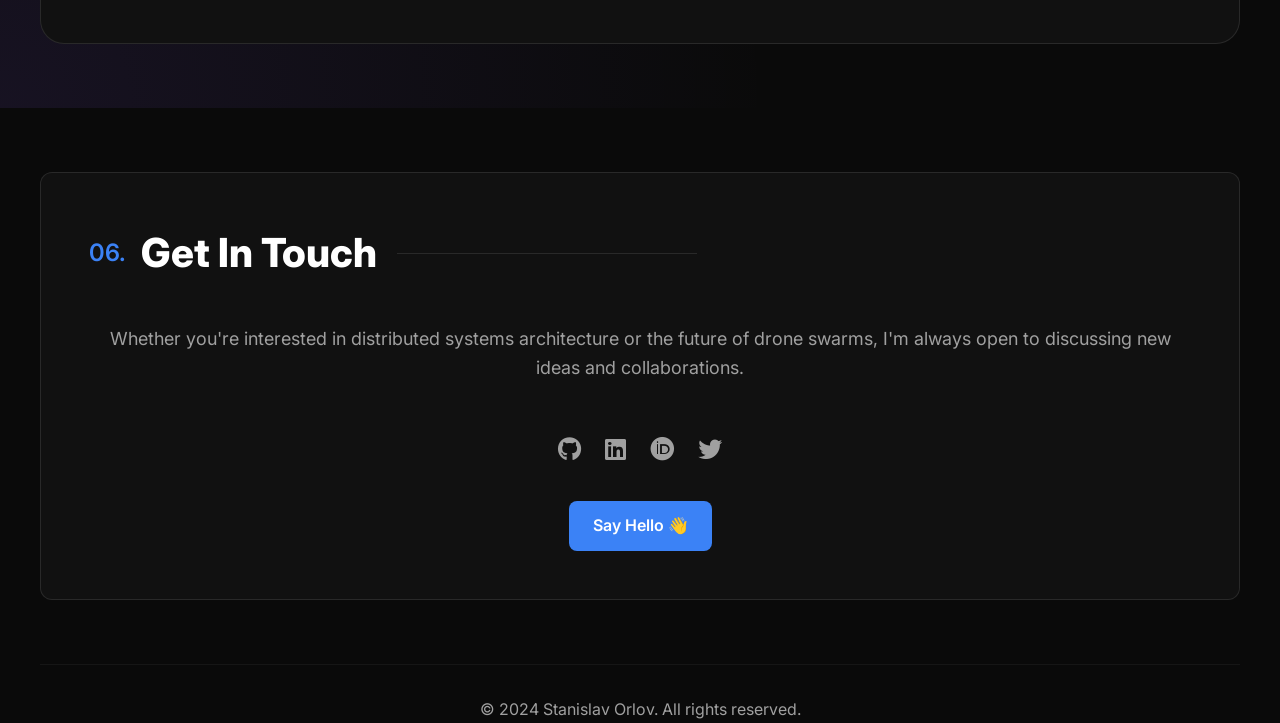
==== commit 2e64aa22: "added expertise section" ====
--- a/full-portfolio.html
+++ b/full-portfolio.html
@@ -232,10 +232,33 @@
         }
 
         .section-title {
+            display: flex;
+            align-items: center;
+            margin-bottom: 40px;
+        }
+
+        .section-title span {
+            color: var(--accent);
+            font-family: inherit;
+            margin-right: 15px;
+            font-size: 1.5rem;
+            font-weight: 600;
+        }
+
+        .section-title h2 {
             font-size: 2.5rem;
             font-weight: 800;
-            text-align: center;
-            margin-bottom: 1rem;
+            white-space: nowrap;
+            margin: 0;
+        }
+
+        .section-title::after {
+            content: "";
+            display: block;
+            width: 300px;
+            height: 1px;
+            background: rgba(255, 255, 255, 0.1);
+            margin-left: 20px;
         }
 
         .section-subtitle {
@@ -673,6 +696,42 @@
             }
         }
 
+        /* Expertise Section */
+        .expertise-section {
+            background: var(--bg-primary);
+        }
+
+        .expertise-grid {
+            display: grid;
+            grid-template-columns: repeat(auto-fit, minmax(250px, 1fr));
+            gap: 20px;
+        }
+
+        .expertise-card {
+            background: var(--bg-tertiary);
+            padding: 40px 30px;
+            border-radius: 1rem;
+            transition: all 0.3s;
+            border: 1px solid rgba(255, 255, 255, 0.1);
+        }
+
+        .expertise-card:hover {
+            transform: translateY(-10px);
+            box-shadow: var(--shadow-lg);
+            border-color: var(--accent);
+        }
+
+        .expertise-card i {
+            font-size: 2rem;
+            color: var(--accent);
+            margin-bottom: 20px;
+        }
+
+        .expertise-card h3 {
+            margin-bottom: 15px;
+            color: var(--text-primary);
+        }
+
         /* Ukraine Section */
         .ukraine-section {
             background: var(--bg-secondary);
@@ -777,6 +836,7 @@
             <div class="nav-links" id="navLinks">
                 <a href="#home">Home</a>
                 <a href="#about">About</a>
+                <a href="#expertise">Expertise</a>
                 <a href="#projects">Projects</a>
                 <a href="#blog">Blog</a>
                 <a href="#sponsor">Sponsor</a>
@@ -834,7 +894,10 @@
     <!-- About Section -->
     <section id="about" class="section about-section">
         <div class="container">
-            <h2 class="section-title">About Me</h2>
+            <div class="section-title">
+                <span>01.</span>
+                <h2>About Me</h2>
+            </div>
             <div class="about-grid">
                 <div class="about-text">
                     <p>With over 10 years of experience in the Microsoft .NET stack, I have specialized in building
@@ -868,6 +931,39 @@
         </div>
     </section>
 
+    <!-- Expertise Section -->
+    <section id="expertise" class="section expertise-section">
+        <div class="container">
+            <div class="section-title">
+                <span>02.</span>
+                <h2>Core Expertise</h2>
+            </div>
+            <div class="expertise-grid">
+                <div class="expertise-card">
+                    <i class="fas fa-server"></i>
+                    <h3>Backend Architecture</h3>
+                    <p>Expertise in .NET Core, gRPC, and DDD to build scalable microservices and distributed
+                        systems.</p>
+                </div>
+                <div class="expertise-card">
+                    <i class="fas fa-brain"></i>
+                    <h3>Artificial Intelligence</h3>
+                    <p>Researching autonomous drone swarms using Python and advanced AI algorithms.</p>
+                </div>
+                <div class="expertise-card">
+                    <i class="fas fa-code"></i>
+                    <h3>Full-Stack Proficiency</h3>
+                    <p>Building dynamic, responsive front-ends with Angular and TypeScript.</p>
+                </div>
+                <div class="expertise-card">
+                    <i class="fas fa-microchip"></i>
+                    <h3>Performance Engineering</h3>
+                    <p>Specialized in binary serialization efficiency and high-throughput data processing.</p>
+                </div>
+            </div>
+        </div>
+    </section>
+
     <!-- Ukraine Support Section -->
     <section id="ukraine" class="section ukraine-section">
         <div class="container">
@@ -895,7 +991,10 @@
     <!-- Projects Section -->
     <section id="projects" class="section projects-section">
         <div class="container">
-            <h2 class="section-title">Featured Projects</h2>
+            <div class="section-title">
+                <span>03.</span>
+                <h2>Featured Projects</h2>
+            </div>
             <p class="section-subtitle">Cutting-edge research and development in AI and distributed systems</p>
 
             <div class="projects-grid">
@@ -970,7 +1069,10 @@
     <!-- Blog Section -->
     <section id="blog" class="section blog-section">
         <div class="container">
-            <h2 class="section-title">Latest Blog Posts</h2>
+            <div class="section-title">
+                <span>04.</span>
+                <h2>Latest Blog Posts</h2>
+            </div>
             <p class="section-subtitle">Thoughts on AI, robotics, and software engineering</p>
 
             <div class="blog-grid">
@@ -1029,10 +1131,10 @@
     <section id="sponsor" class="section sponsor-section">
         <div class="container">
             <div class="sponsor-card">
-                <div class="sponsor-icon">
-                    <i class="fas fa-heart"></i>
-                </div>
-                <h2 class="sponsor-title">Support My Research</h2>
+                <div class="section-title">
+                    <span>05.</span>
+                    <h2>Support My Research</h2>
+                </div>
                 <p class="sponsor-description">
                     Your sponsorship helps fund my open-source projects, research initiatives, and educational content.
                     Every contribution makes a difference in advancing AI and robotics research.
@@ -1086,7 +1188,10 @@
     <section id="contact" class="section">
         <div class="container">
             <div class="sponsor-card glass fade-in" style="background: var(--bg-secondary);">
-                <h2 class="section-title">Get In Touch</h2>
+                <div class="section-title">
+                    <span>06.</span>
+                    <h2>Get In Touch</h2>
+                </div>
                 <p class="section-subtitle">Whether you're interested in distributed systems architecture or the future
                     of drone swarms, I'm always open to discussing new ideas and collaborations.</p>
                 <div class="footer-links" style="justify-content: center; margin-bottom: 2rem;">
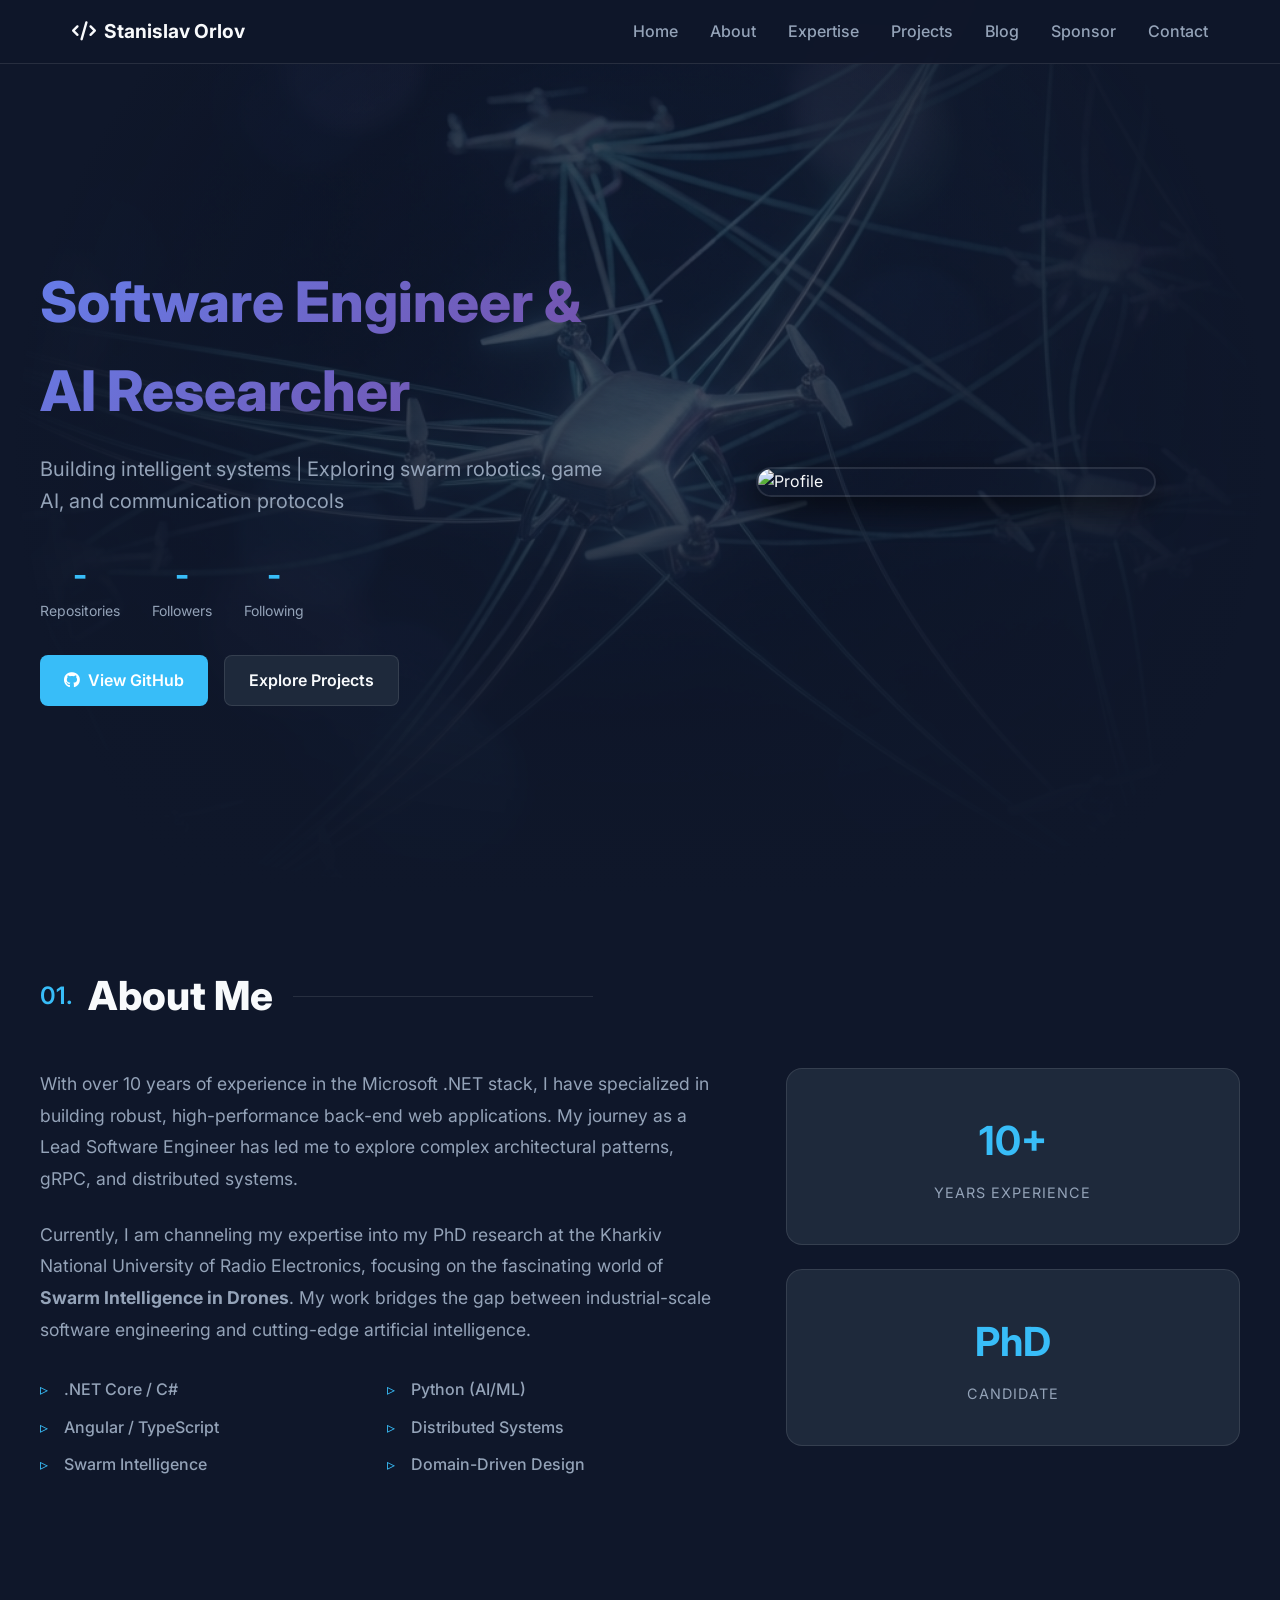
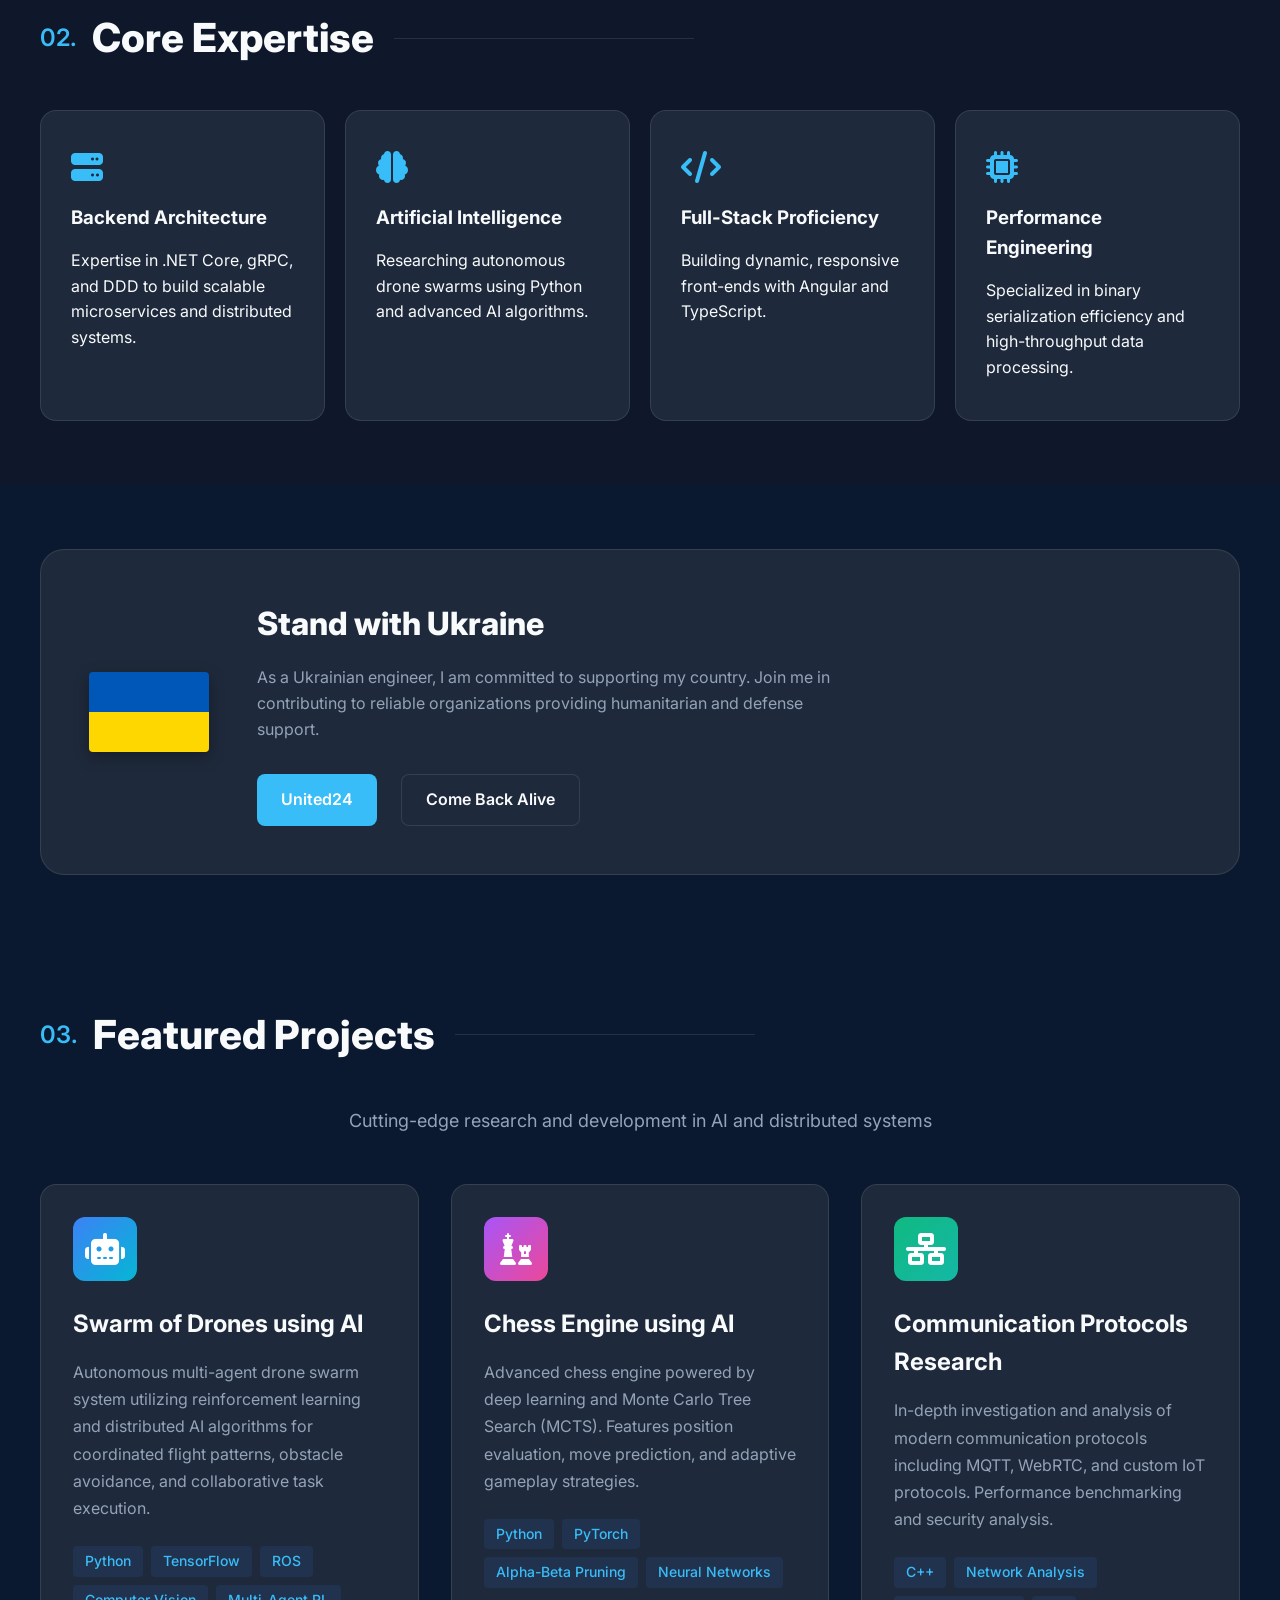
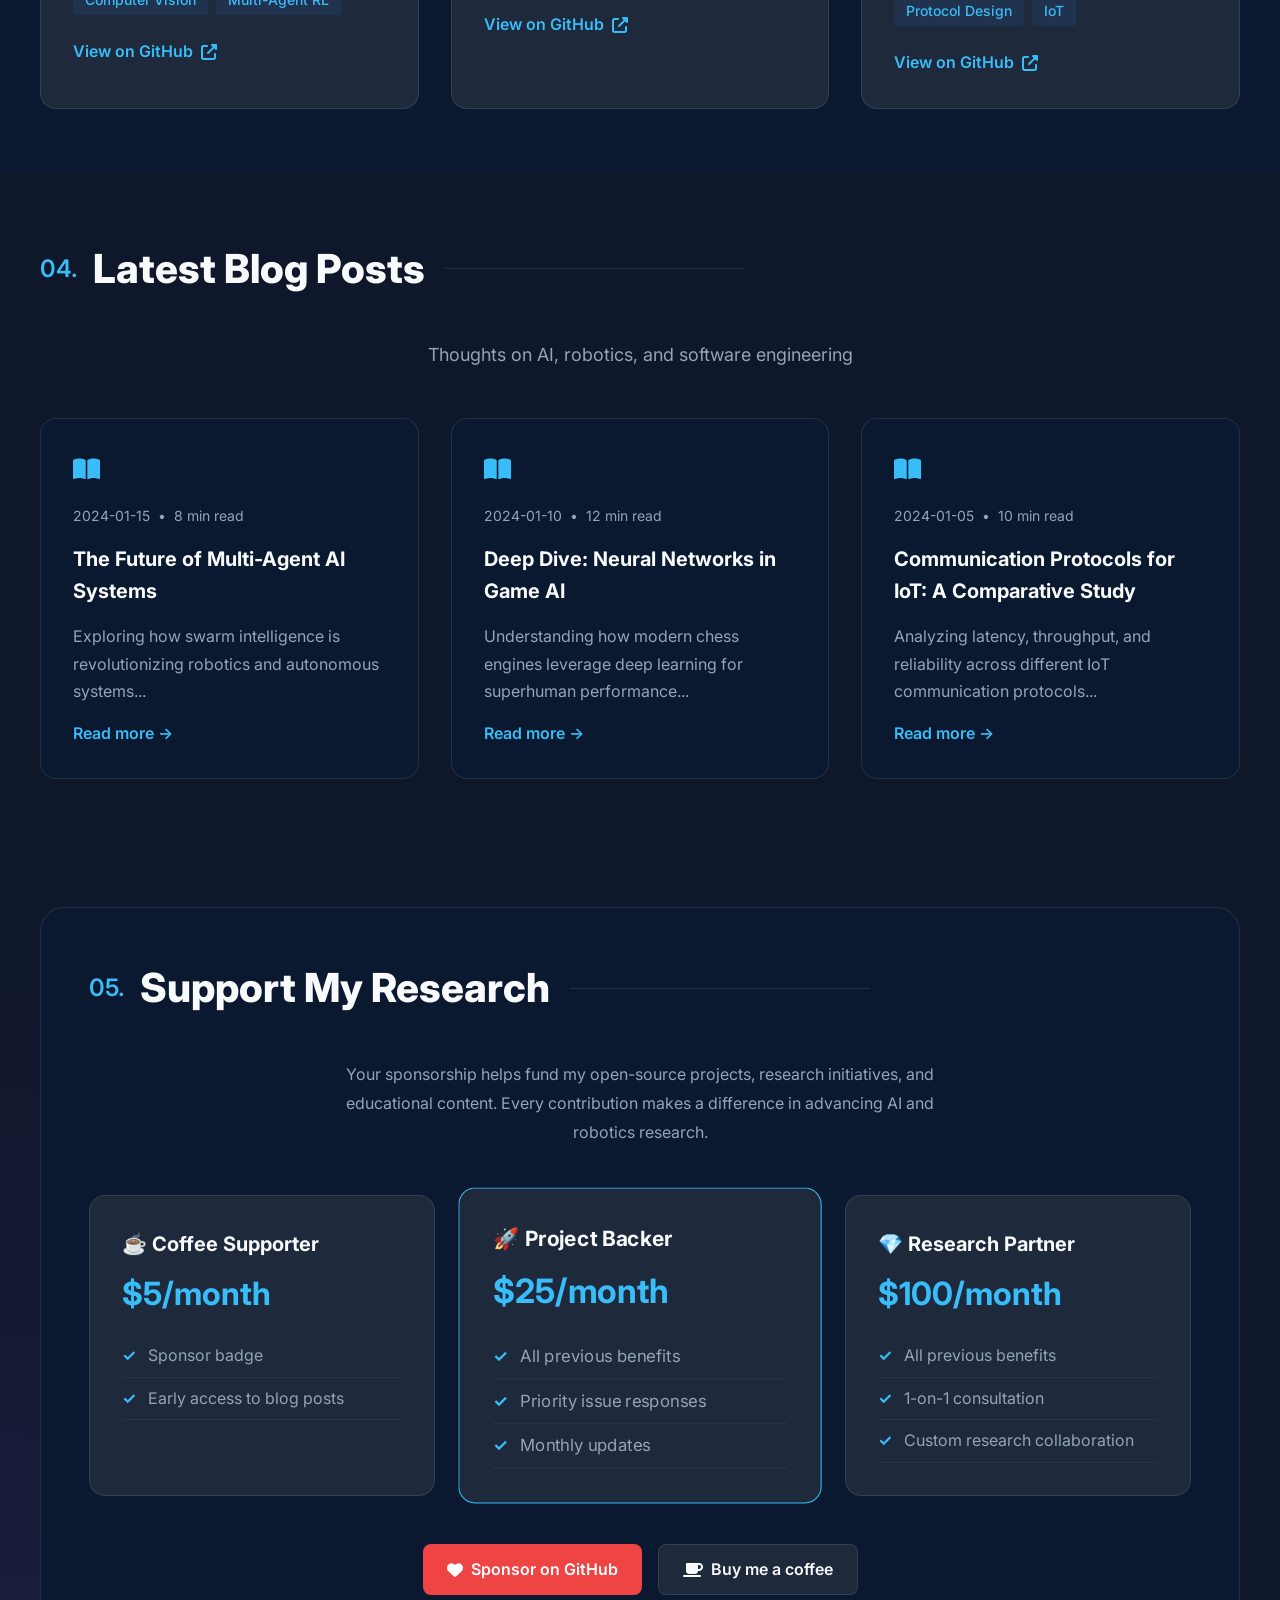
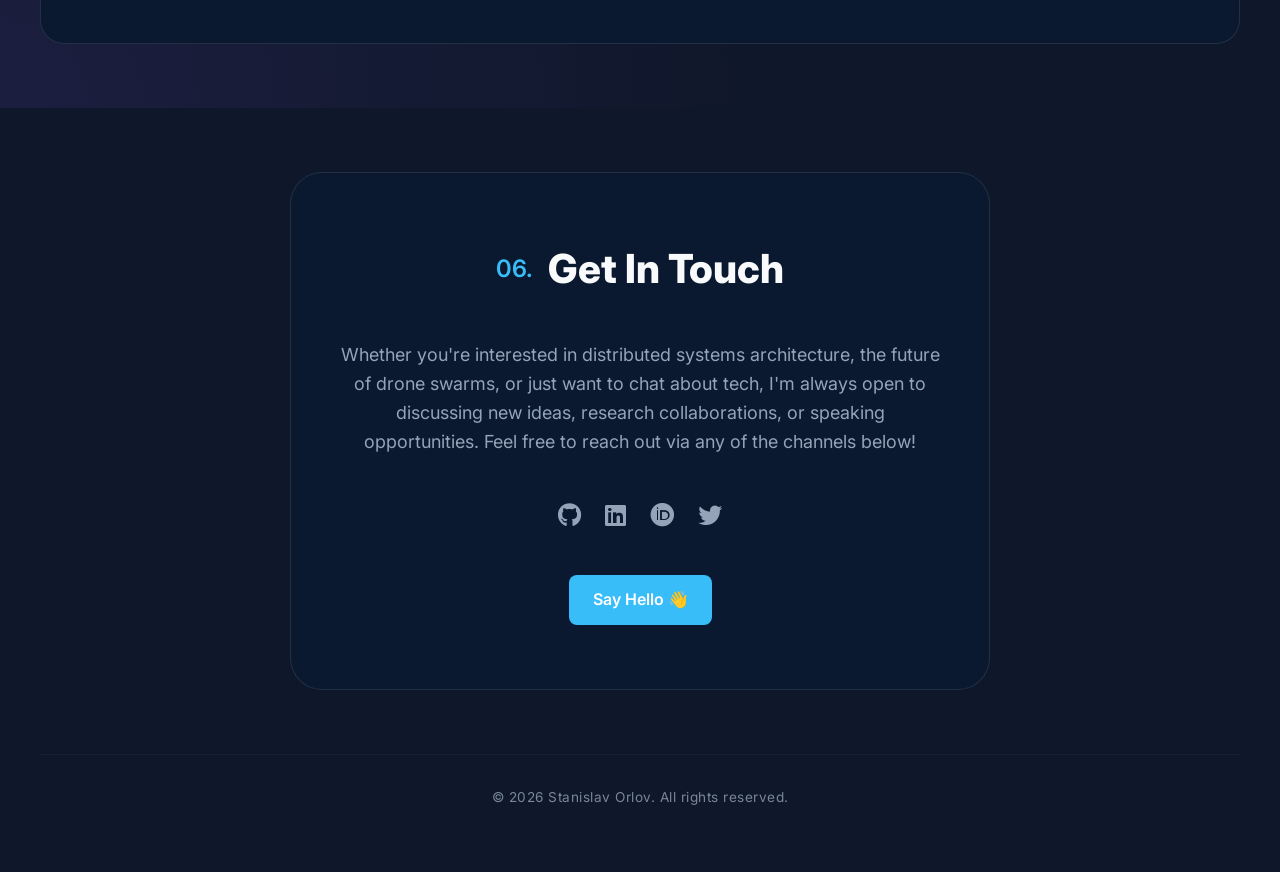
==== commit 1f5fb88b: "update fonts & visibility" ====
--- a/full-portfolio.html
+++ b/full-portfolio.html
@@ -4,7 +4,7 @@
 <head>
     <meta charset="UTF-8">
     <meta name="viewport" content="width=device-width, initial-scale=1.0">
-    <title>Stanislav Orlov - Software Engineer & AI Researcher</title>
+    <title>Stanislav Orlov | Software Engineer & AI Researcher</title>
     <meta name="description"
         content="Portfolio of Stanislav Orlov - Software Engineer specializing in AI, robotics, and distributed systems">
 
@@ -15,6 +15,9 @@
 
     <!-- Font Awesome for Icons -->
     <link rel="stylesheet" href="https://cdnjs.cloudflare.com/ajax/libs/font-awesome/6.4.0/css/all.min.css">
+
+    <!-- Favicon -->
+    <link rel="icon" type="image/png" href="assets/favicon.png">
 
     <style>
         * {
@@ -24,15 +27,15 @@
         }
 
         :root {
-            --bg-primary: #0a0a0a;
-            --bg-secondary: #111111;
-            --bg-tertiary: #1a1a1a;
-            --text-primary: #ffffff;
-            --text-secondary: #a0a0a0;
-            --accent: #3b82f6;
-            --accent-hover: #2563eb;
-            --shadow: 0 4px 6px rgba(0, 0, 0, 0.3);
-            --shadow-lg: 0 10px 30px rgba(0, 0, 0, 0.5);
+            --bg-primary: #0f172a;
+            --bg-secondary: #0a192f;
+            --bg-tertiary: #1e293b;
+            --text-primary: #f8fafc;
+            --text-secondary: #94a3b8;
+            --accent: #38bdf8;
+            --accent-hover: #0ea5e9;
+            --shadow: 0 4px 6px rgba(0, 0, 0, 0.4);
+            --shadow-lg: 0 10px 30px rgba(0, 0, 0, 0.6);
         }
 
         body {
@@ -51,7 +54,7 @@
             position: fixed;
             top: 0;
             width: 100%;
-            background: rgba(10, 10, 10, 0.95);
+            background: rgba(15, 23, 42, 0.95);
             backdrop-filter: blur(10px);
             z-index: 1000;
             border-bottom: 1px solid rgba(255, 255, 255, 0.1);
@@ -148,8 +151,8 @@
             left: 0;
             width: 100%;
             height: 100%;
-            background: linear-gradient(to bottom, rgba(10, 10, 10, 0.4), var(--bg-primary)),
-                radial-gradient(circle, rgba(10, 10, 10, 0.2) 0%, var(--bg-primary) 80%);
+            background: linear-gradient(to bottom, rgba(15, 23, 42, 0.4), var(--bg-primary)),
+                radial-gradient(circle, rgba(15, 23, 42, 0.2) 0%, var(--bg-primary) 80%);
             pointer-events: none;
             z-index: 1;
         }
@@ -514,6 +517,30 @@
             background: #dc2626;
         }
 
+        /* Contact Section Specific */
+        .contact-container {
+            max-width: 700px !important;
+            margin: 0 auto;
+            text-align: center;
+        }
+
+        .contact-card {
+            padding: 4rem 3rem !important;
+            border-radius: 2rem !important;
+        }
+
+        .section-title.centered {
+            justify-content: center;
+        }
+
+        .section-title.centered::after {
+            display: none;
+        }
+
+        .section-title.centered span {
+            margin-right: 15px;
+        }
+
         /* Footer */
         .footer {
             background: var(--bg-secondary);
@@ -555,9 +582,13 @@
 
         .footer-bottom {
             text-align: center;
-            padding-top: 2rem;
+            padding: 2rem 0 4rem;
             border-top: 1px solid rgba(255, 255, 255, 0.05);
             color: var(--text-secondary);
+            font-size: 0.85rem;
+            font-family: 'Inter', sans-serif;
+            letter-spacing: 0.5px;
+            opacity: 0.8;
         }
 
         /* Responsive */
@@ -1186,15 +1217,19 @@
 
     <!-- Contact Section -->
     <section id="contact" class="section">
-        <div class="container">
-            <div class="sponsor-card glass fade-in" style="background: var(--bg-secondary);">
-                <div class="section-title">
+        <div class="container contact-container">
+            <div class="contact-card glass fade-in" style="background: var(--bg-secondary);">
+                <div class="section-title centered">
                     <span>06.</span>
                     <h2>Get In Touch</h2>
                 </div>
-                <p class="section-subtitle">Whether you're interested in distributed systems architecture or the future
-                    of drone swarms, I'm always open to discussing new ideas and collaborations.</p>
-                <div class="footer-links" style="justify-content: center; margin-bottom: 2rem;">
+                <p class="section-subtitle"
+                    style="margin-bottom: 2.5rem; max-width: 600px; margin-left: auto; margin-right: auto;">
+                    Whether you're interested in distributed systems architecture, the future of drone swarms, or just
+                    want to chat about tech, I'm always open to discussing new ideas, research collaborations, or
+                    speaking opportunities. Feel free to reach out via any of the channels below!
+                </p>
+                <div class="footer-links" style="justify-content: center; margin-bottom: 2.5rem;">
                     <a href="https://github.com/stanislavorlov" target="_blank" rel="noopener noreferrer"><i
                             class="fab fa-github"></i></a>
                     <a href="https://www.linkedin.com/in/stanislav-orlov-95569499/" target="_blank"
@@ -1204,18 +1239,21 @@
                     <a href="https://twitter.com/stasorlov21" target="_blank" rel="noopener noreferrer"><i
                             class="fab fa-twitter"></i></a>
                 </div>
-                <a href="mailto:stanislav.orlov@softserveinc.com" class="btn btn-primary">Say Hello 👋</a>
+                <a href="mailto:stasorlov21@gmail.com" class="btn btn-primary">Say Hello 👋</a>
             </div>
         </div>
     </section>
-    <div class="container">
+
+    <footer class="container">
         <div class="footer-bottom">
-            <p>© 2024 Stanislav Orlov. All rights reserved.</p>
+            <p>© <span id="currentYear"></span> Stanislav Orlov. All rights reserved.</p>
         </div>
-    </div>
     </footer>
 
     <script>
+        // Set current year
+        document.getElementById('currentYear').textContent = new Date().getFullYear();
+
         // Fetch GitHub data
         fetch('https://api.github.com/users/stanislavorlov')
             .then(response => response.json())
